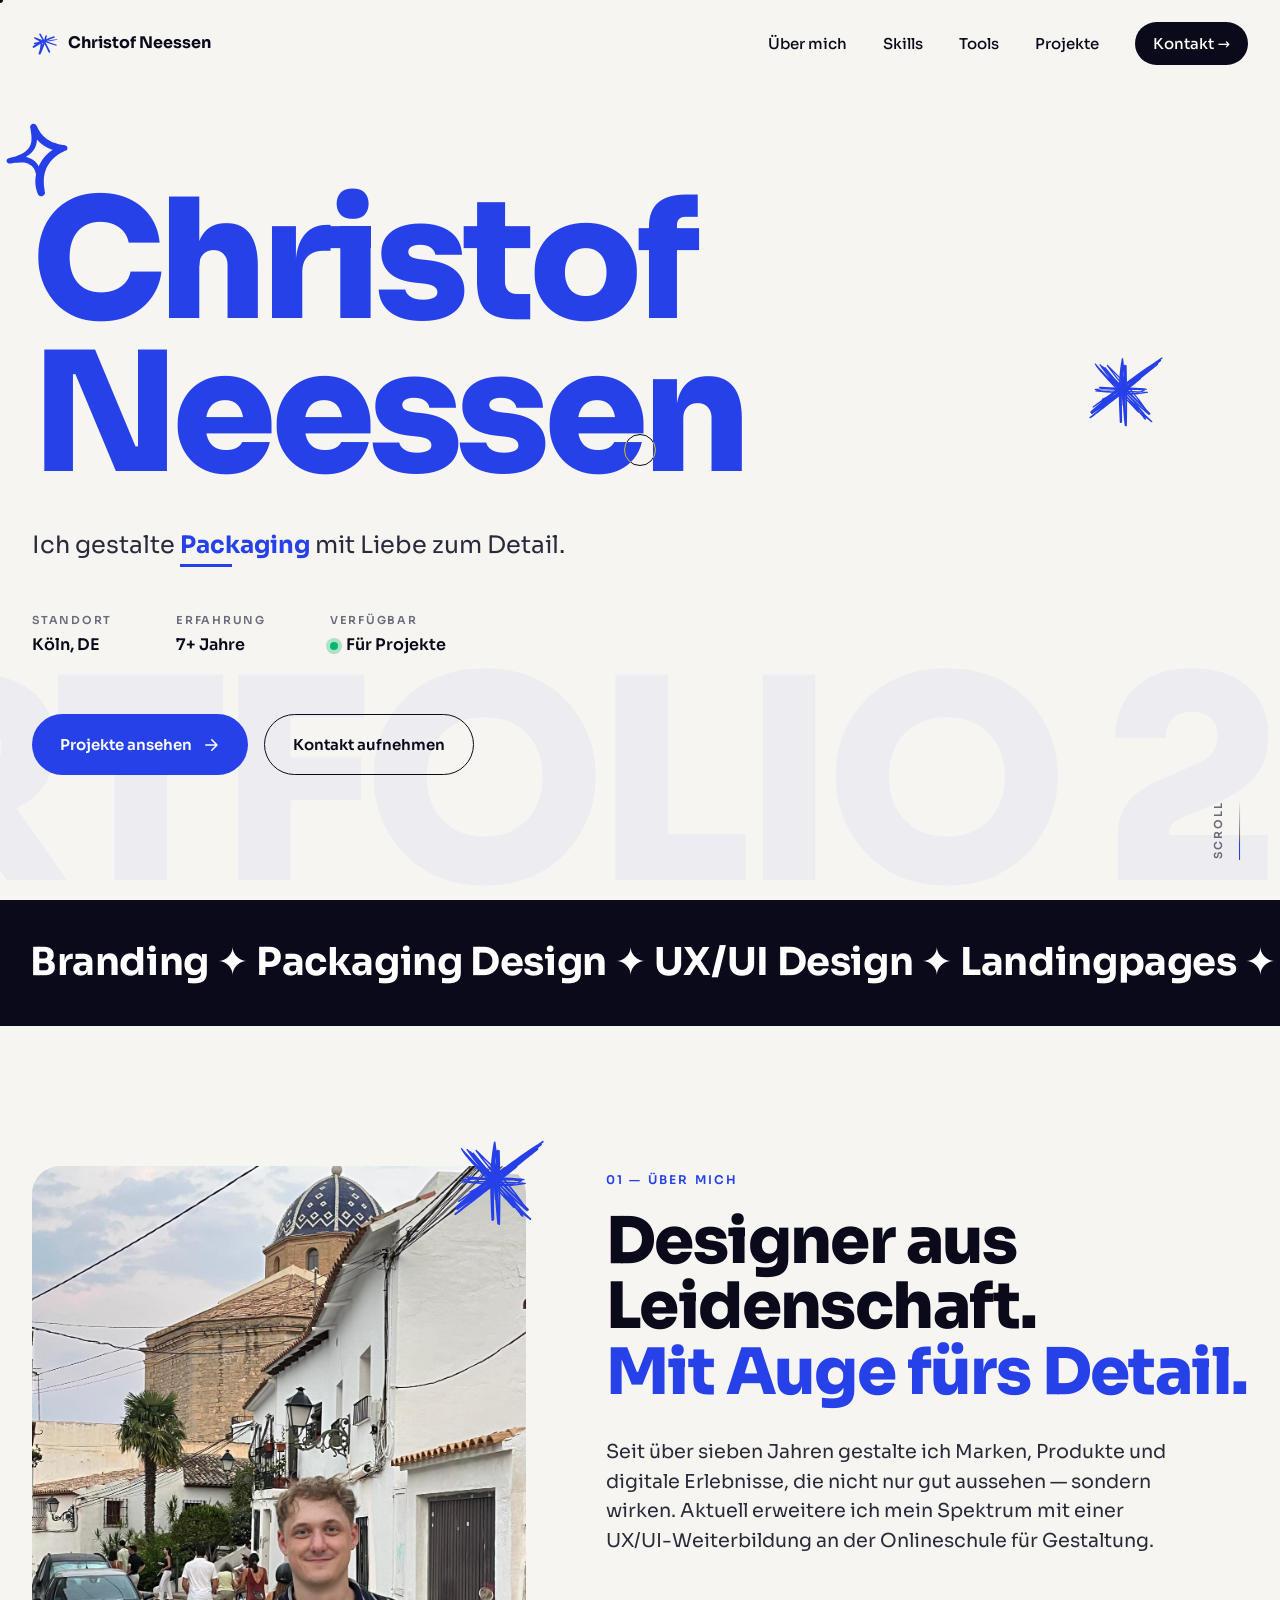
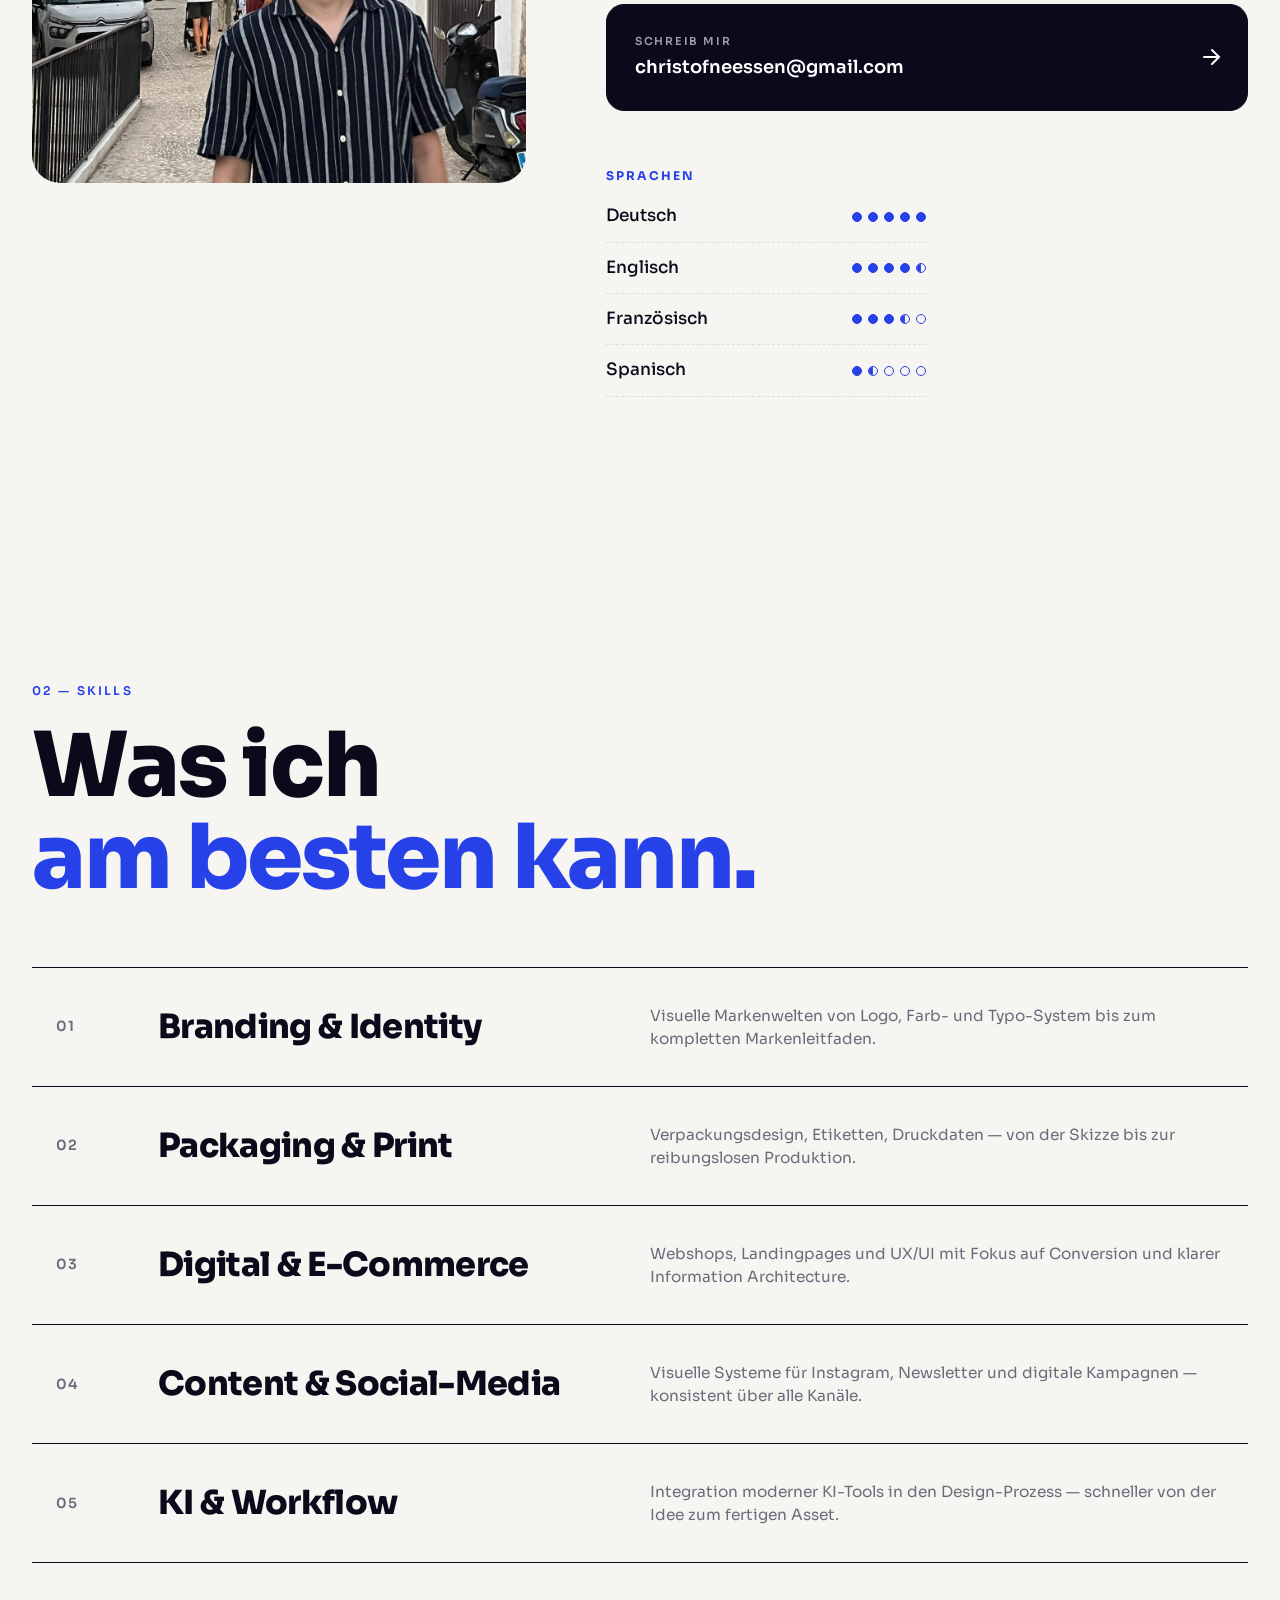
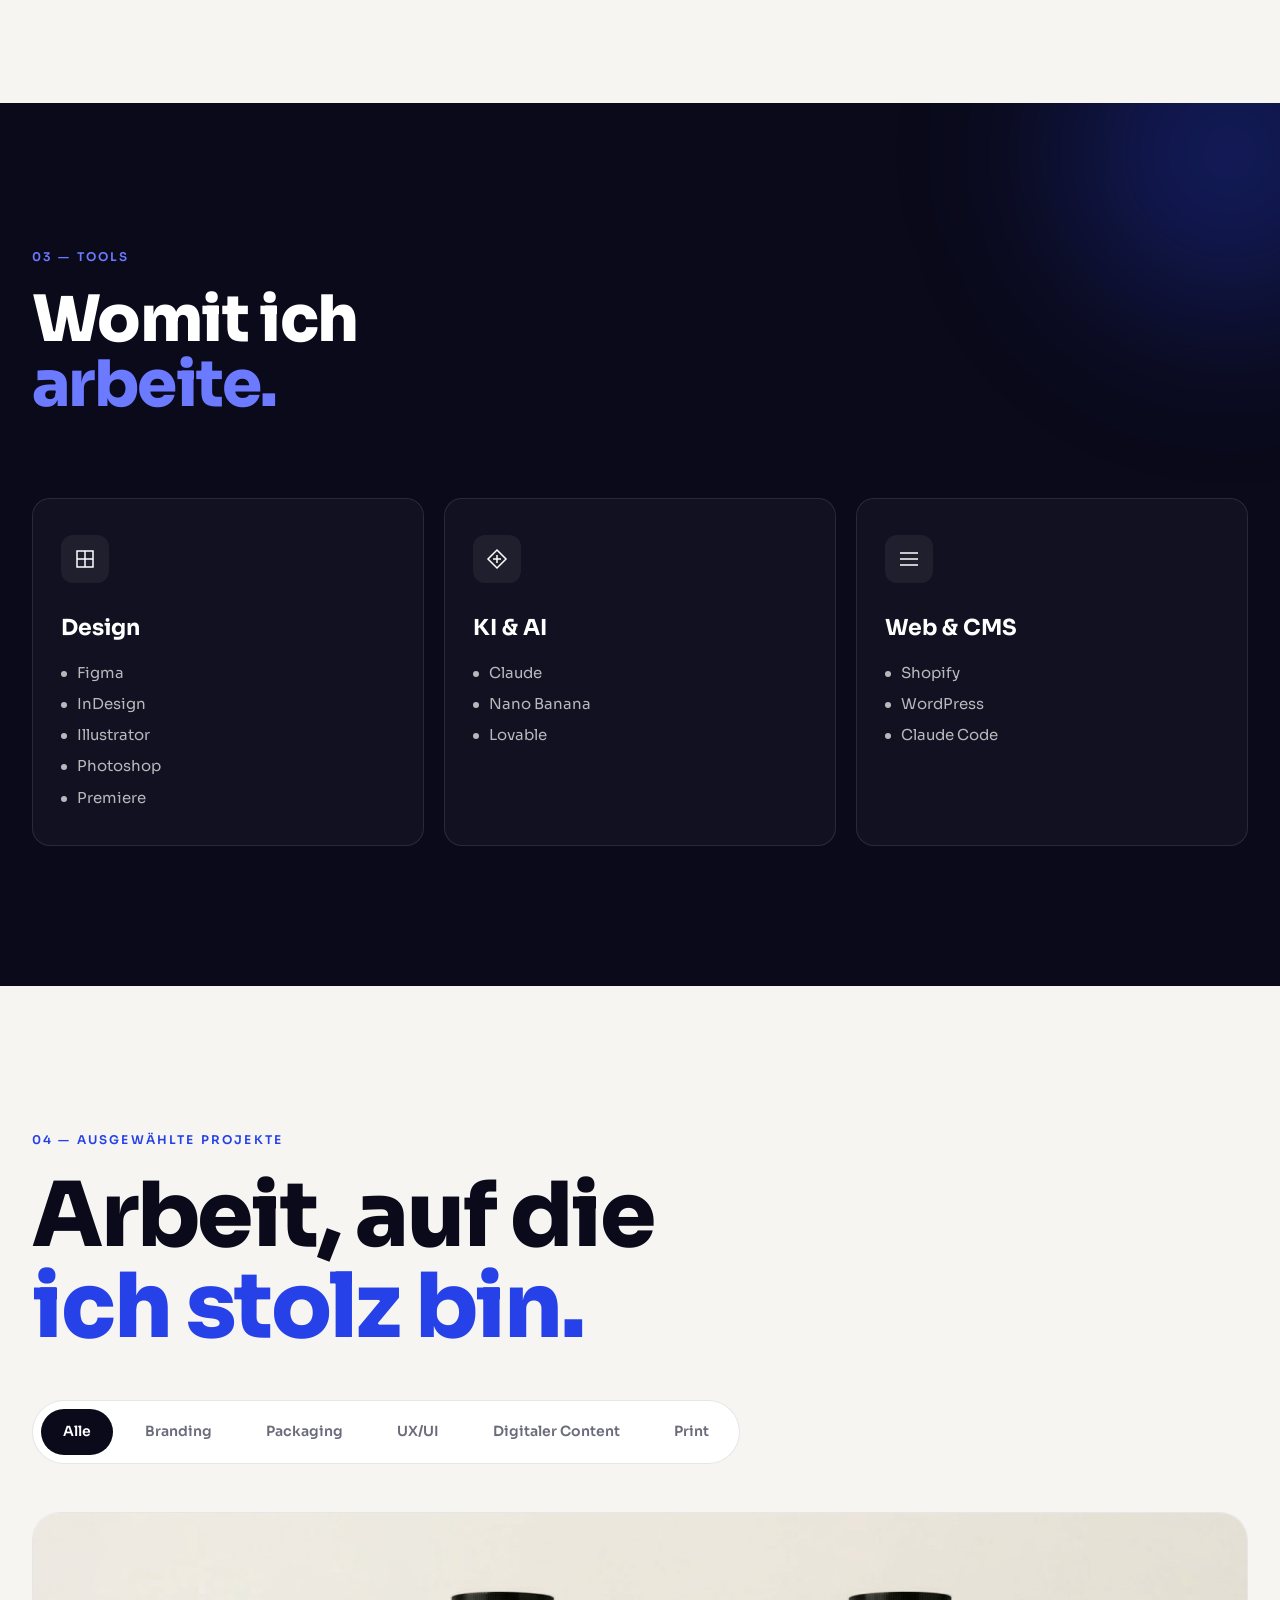
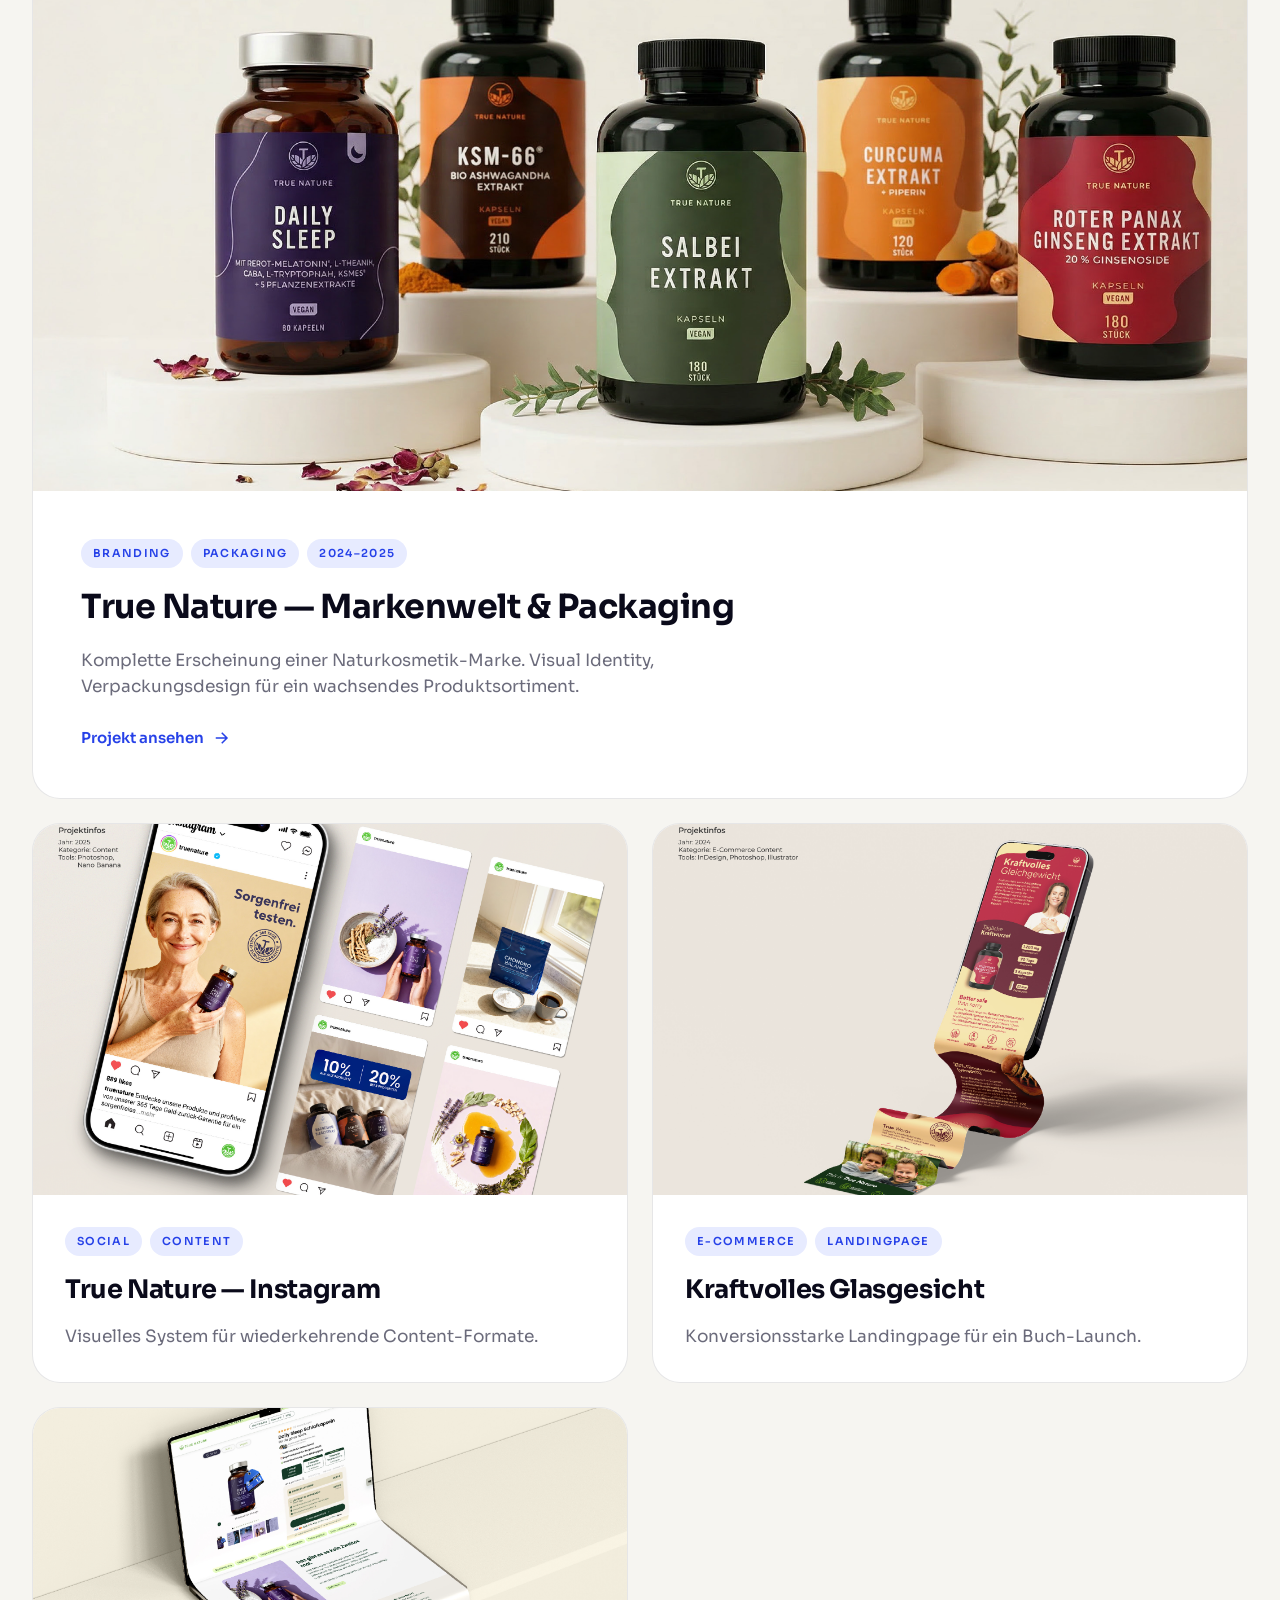
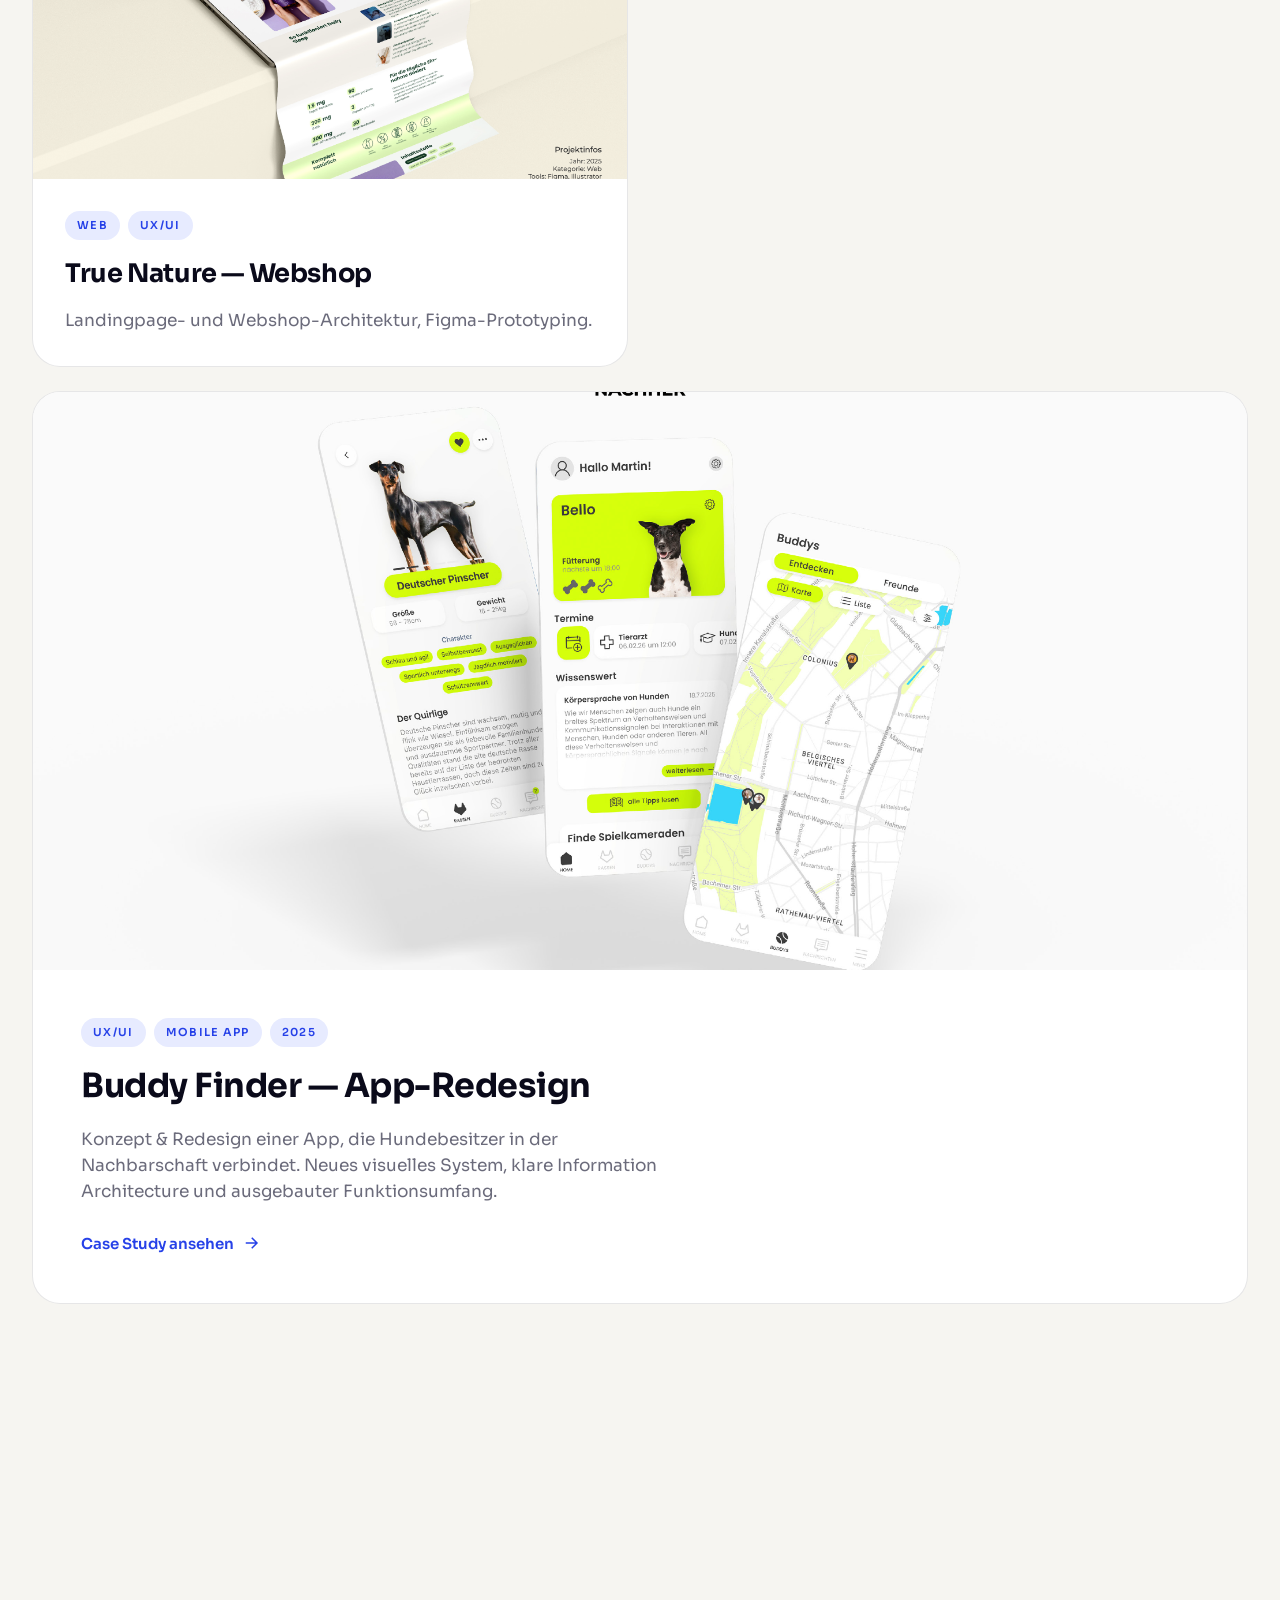
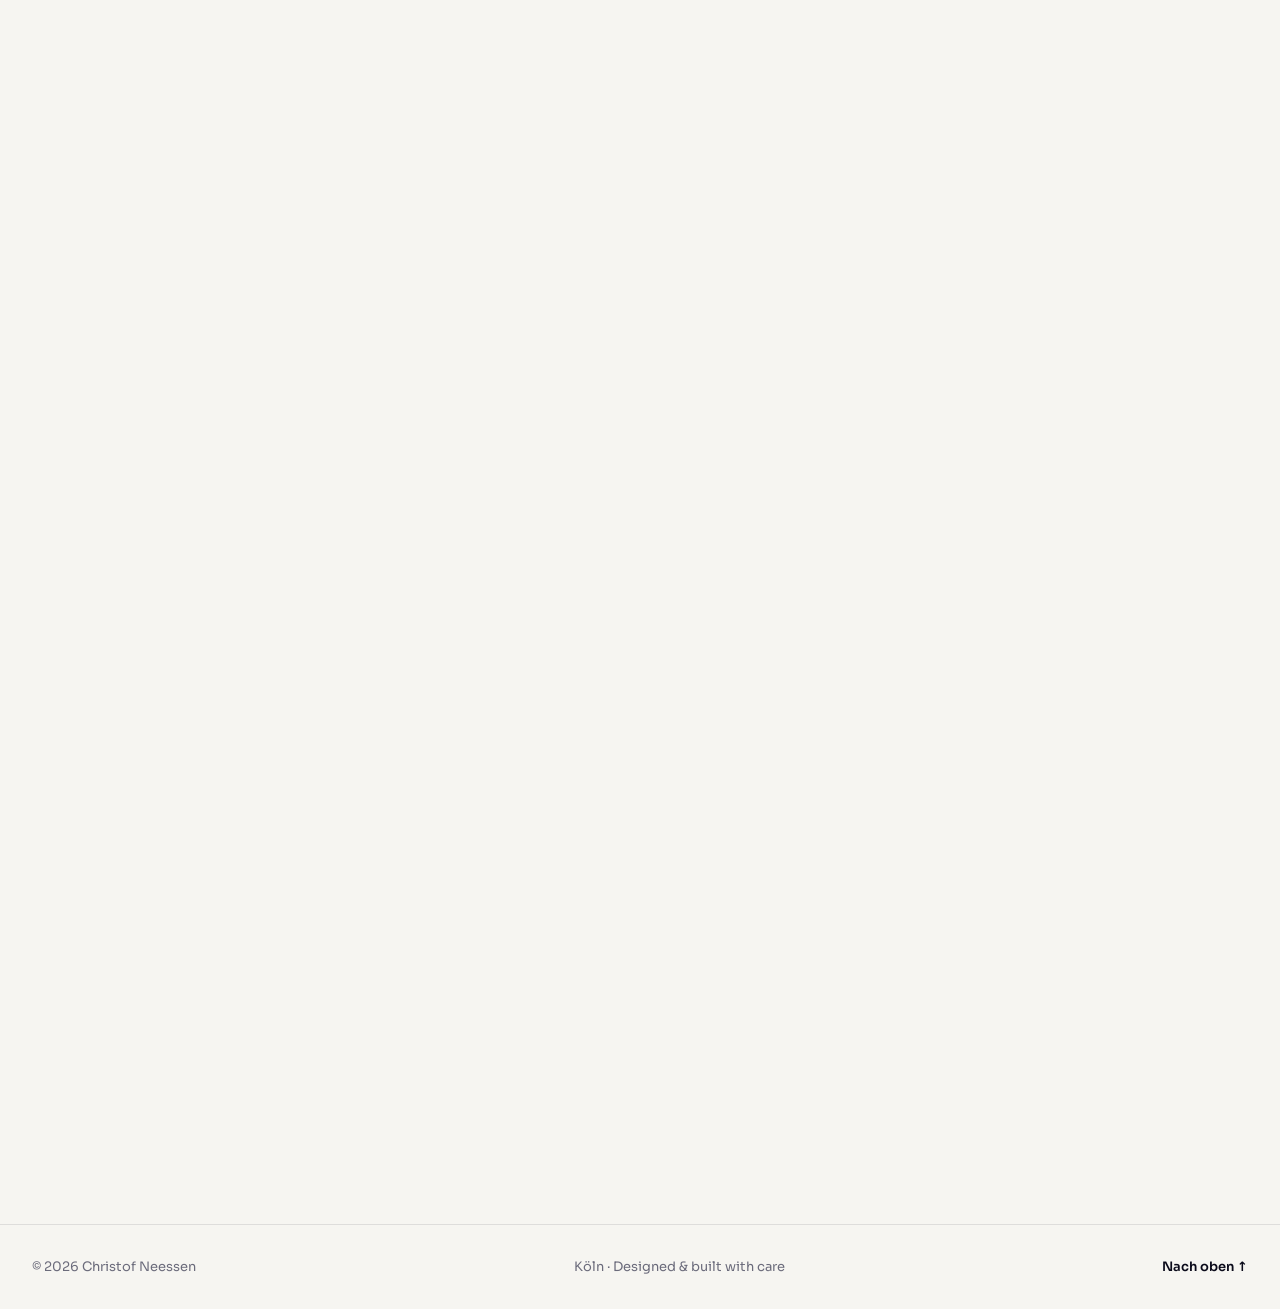
==== index.html @ 19994a40 "Add files via upload Initial: Portfolio v1" ====
<!DOCTYPE html>
<html lang="de">
<head>
  <meta charset="UTF-8" />
  <meta name="viewport" content="width=device-width, initial-scale=1.0" />
  <title>Christof Neessen — Grafik &amp; UX/UI Design</title>
  <meta name="description" content="Portfolio von Christof Neessen — Branding, Packaging, UX/UI und digitales Design mit Liebe zum Detail." />
  <link rel="preconnect" href="https://fonts.googleapis.com" />
  <link rel="preconnect" href="https://fonts.gstatic.com" crossorigin />
  <link href="https://fonts.googleapis.com/css2?family=Sora:wght@300;400;500;600;700;800&display=swap" rel="stylesheet" />
  <link rel="stylesheet" href="styles.css" />
</head>
<body>
  <!-- Scroll Progress -->
  <div class="scroll-progress" aria-hidden="true"></div>

  <!-- Custom Cursor -->
  <div class="cursor" aria-hidden="true"></div>
  <div class="cursor-dot" aria-hidden="true"></div>

  <!-- Navigation -->
  <header class="nav">
    <a href="#top" class="nav__logo">
      <img class="sparkle sparkle--small" src="assets/Sterne-01.svg" alt="" />
      <span>Christof Neessen</span>
    </a>
    <nav class="nav__links">
      <a href="#about" data-link>Über mich</a>
      <a href="#skills" data-link>Skills</a>
      <a href="#tools" data-link>Tools</a>
      <a href="#work" data-link>Projekte</a>
      <a href="#contact" data-link class="nav__cta">Kontakt →</a>
    </nav>
    <button class="nav__burger" aria-label="Menü öffnen">
      <span></span><span></span>
    </button>
  </header>

  <!-- Hero -->
  <section id="top" class="hero">
    <div class="hero__bg-text" aria-hidden="true">PORTFOLIO 2026</div>

    <div class="hero__inner">
      <div class="hero__sparkle">
        <img src="assets/Sterne-02.svg" alt="" />
      </div>
      <div class="hero__sparkle hero__sparkle--alt" aria-hidden="true">
        <img src="assets/Sterne-03.svg" alt="" />
      </div>

      <h1 class="hero__title">
        <span class="hero__line" data-reveal>Christof</span>
        <span class="hero__line" data-reveal>Neessen</span>
      </h1>
      <p class="hero__tagline" data-reveal>
        Ich gestalte
        <span class="word-cycle" data-words="Branding,Packaging,UX/UI Design,Landingpages,Webshops,digitalen Content">
          <span class="word-cycle__current">Branding</span>
        </span>
        mit Liebe zum Detail.
      </p>

      <div class="hero__meta" data-reveal>
        <div class="hero__meta-item">
          <span class="hero__meta-label">Standort</span>
          <span class="hero__meta-value">Köln, DE</span>
        </div>
        <div class="hero__meta-item">
          <span class="hero__meta-label">Erfahrung</span>
          <span class="hero__meta-value">7+ Jahre</span>
        </div>
        <div class="hero__meta-item">
          <span class="hero__meta-label">Verfügbar</span>
          <span class="hero__meta-value"><span class="dot"></span>Für Projekte</span>
        </div>
      </div>

      <div class="hero__actions" data-reveal>
        <a href="#work" class="btn btn--primary" data-magnetic>
          Projekte ansehen
          <svg viewBox="0 0 24 24" fill="none"><path d="M5 12h14M13 5l7 7-7 7" stroke="currentColor" stroke-width="2" stroke-linecap="round" stroke-linejoin="round"/></svg>
        </a>
        <a href="#contact" class="btn btn--ghost" data-magnetic>Kontakt aufnehmen</a>
      </div>
    </div>

    <div class="hero__scroll" aria-hidden="true">
      <span>Scroll</span>
      <div class="hero__scroll-line"></div>
    </div>
  </section>

  <!-- Marquee -->
  <div class="marquee" aria-hidden="true">
    <div class="marquee__track">
      <span>Branding ✦ Packaging Design ✦ UX/UI Design ✦ Landingpages ✦ Webshop ✦ Conversionoptimierung ✦ Digitale Kampagnen ✦ Newsletter ✦ Visual Identity ✦</span>
      <span>Branding ✦ Packaging Design ✦ UX/UI Design ✦ Landingpages ✦ Webshop ✦ Conversionoptimierung ✦ Digitale Kampagnen ✦ Newsletter ✦ Visual Identity ✦</span>
    </div>
  </div>

  <!-- About -->
  <section id="about" class="about">
    <div class="container about__grid">
      <div class="about__media" data-reveal>
        <div class="about__photo">
          <img src="assets/christof-portrait.png" alt="Porträt von Christof Neessen" />
        </div>
        <img class="about__deco" src="assets/Sterne-03.svg" alt="" />
      </div>

      <div class="about__content">
        <span class="eyebrow" data-reveal>01 — Über mich</span>
        <h2 class="section-title" data-reveal>
          Designer aus Leidenschaft. <br/>
          <span class="text-blue">Mit Auge fürs Detail.</span>
        </h2>
        <p class="about__lead" data-reveal>
          Seit über sieben Jahren gestalte ich Marken, Produkte und digitale
          Erlebnisse, die nicht nur gut aussehen — sondern wirken. Aktuell
          erweitere ich mein Spektrum mit einer UX/UI-Weiterbildung an der
          Onlineschule für Gestaltung.
        </p>

        <div class="about__contact" data-reveal>
          <a href="mailto:christofneessen@gmail.com" class="contact-card contact-card--lead">
            <span class="contact-card__label">Schreib mir</span>
            <span class="contact-card__value">christofneessen@gmail.com</span>
            <svg class="contact-card__arrow" viewBox="0 0 24 24" fill="none"><path d="M5 12h14M13 5l7 7-7 7" stroke="currentColor" stroke-width="2" stroke-linecap="round"/></svg>
          </a>
        </div>

        <div class="languages" data-reveal>
          <h3 class="languages__title">Sprachen</h3>
          <ul class="languages__list">
            <li><span>Deutsch</span><span class="dots" data-level="5"></span></li>
            <li><span>Englisch</span><span class="dots" data-level="4.5"></span></li>
            <li><span>Französisch</span><span class="dots" data-level="3.5"></span></li>
            <li><span>Spanisch</span><span class="dots" data-level="1.5"></span></li>
          </ul>
        </div>
      </div>
    </div>
  </section>

  <!-- Skills (Disziplinen) -->
  <section id="skills" class="disciplines">
    <div class="container">
      <div class="disciplines__head">
        <span class="eyebrow" data-reveal>02 — Skills</span>
        <h2 class="section-title section-title--lg" data-reveal>
          Was ich <br/>
          <span class="text-blue">am besten kann.</span>
        </h2>
      </div>

      <ul class="disciplines__list">
        <li class="discipline" data-reveal>
          <span class="discipline__num">01</span>
          <h3 class="discipline__title">Branding &amp; Identity</h3>
          <p class="discipline__desc">Visuelle Markenwelten von Logo, Farb- und Typo-System bis zum kompletten Markenleitfaden.</p>
        </li>
        <li class="discipline" data-reveal>
          <span class="discipline__num">02</span>
          <h3 class="discipline__title">Packaging &amp; Print</h3>
          <p class="discipline__desc">Verpackungsdesign, Etiketten, Druckdaten — von der Skizze bis zur reibungslosen Produktion.</p>
        </li>
        <li class="discipline" data-reveal>
          <span class="discipline__num">03</span>
          <h3 class="discipline__title">Digital &amp; E-Commerce</h3>
          <p class="discipline__desc">Webshops, Landingpages und UX/UI mit Fokus auf Conversion und klarer Information Architecture.</p>
        </li>
        <li class="discipline" data-reveal>
          <span class="discipline__num">04</span>
          <h3 class="discipline__title">Content &amp; Social-Media</h3>
          <p class="discipline__desc">Visuelle Systeme für Instagram, Newsletter und digitale Kampagnen — konsistent über alle Kanäle.</p>
        </li>
        <li class="discipline" data-reveal>
          <span class="discipline__num">05</span>
          <h3 class="discipline__title">KI &amp; Workflow</h3>
          <p class="discipline__desc">Integration moderner KI-Tools in den Design-Prozess — schneller von der Idee zum fertigen Asset.</p>
        </li>
      </ul>
    </div>
  </section>

  <!-- Tools -->
  <section id="tools" class="skills">
    <div class="container">
      <div class="skills__head">
        <span class="eyebrow" data-reveal>03 — Tools</span>
        <h2 class="section-title" data-reveal>
          Womit ich <br/>
          <span class="text-blue">arbeite.</span>
        </h2>
      </div>

      <div class="skills__grid skills__grid--3">
        <article class="skill-card" data-reveal>
          <div class="skill-card__icon">
            <svg viewBox="0 0 24 24" fill="none"><path d="M4 4h16v16H4z M4 12h16 M12 4v16" stroke="currentColor" stroke-width="1.5"/></svg>
          </div>
          <h3>Design</h3>
          <ul>
            <li>Figma</li>
            <li>InDesign</li>
            <li>Illustrator</li>
            <li>Photoshop</li>
            <li>Premiere</li>
          </ul>
        </article>

        <article class="skill-card" data-reveal>
          <div class="skill-card__icon">
            <svg viewBox="0 0 24 24" fill="none"><path d="M12 3 L21 12 L12 21 L3 12 Z M12 8v8 M8 12h8" stroke="currentColor" stroke-width="1.5"/></svg>
          </div>
          <h3>KI &amp; AI</h3>
          <ul>
            <li>Claude</li>
            <li>Nano Banana</li>
            <li>Lovable</li>
          </ul>
        </article>

        <article class="skill-card" data-reveal>
          <div class="skill-card__icon">
            <svg viewBox="0 0 24 24" fill="none"><path d="M3 6h18 M3 12h18 M3 18h18" stroke="currentColor" stroke-width="1.5"/></svg>
          </div>
          <h3>Web &amp; CMS</h3>
          <ul>
            <li>Shopify</li>
            <li>WordPress</li>
            <li>Claude Code</li>
          </ul>
        </article>
      </div>
    </div>
  </section>

  <!-- Work -->
  <section id="work" class="work">
    <div class="container">
      <div class="work__head">
        <span class="eyebrow" data-reveal>04 — Ausgewählte Projekte</span>
        <h2 class="section-title section-title--lg" data-reveal>
          Arbeit, auf die <br/>
          <span class="text-blue">ich stolz bin.</span>
        </h2>
      </div>

      <div class="work__filter" data-reveal role="tablist" aria-label="Projektkategorien">
        <button type="button" class="filter-btn is-active" data-filter="all" role="tab" aria-selected="true">Alle</button>
        <button type="button" class="filter-btn" data-filter="branding" role="tab">Branding</button>
        <button type="button" class="filter-btn" data-filter="packaging" role="tab">Packaging</button>
        <button type="button" class="filter-btn" data-filter="ux-ui" role="tab">UX/UI</button>
        <button type="button" class="filter-btn" data-filter="digital" role="tab">Digitaler Content</button>
        <button type="button" class="filter-btn" data-filter="print" role="tab">Print</button>
      </div>

      <div class="work__grid">
        <button type="button" class="project project--lg" data-reveal
          data-project
          data-categories="branding packaging"
          data-images="assets/truenature-packaging.png,assets/truenature-branding.png"
          data-title="True Nature — Markenwelt &amp; Packaging"
          data-tags="Branding,Packaging,2024–2025"
          data-desc="Komplette Erscheinung einer Naturkosmetik-Marke. Visual Identity, Verpackungsdesign für ein wachsendes Produktsortiment, Touchpoints von Etikett bis Außenverpackung.">
          <div class="project__media">
            <img src="assets/truenature-packaging.png" alt="True Nature Packaging Design" loading="lazy" />
            <span class="project__expand" aria-hidden="true">
              <svg viewBox="0 0 24 24" fill="none"><path d="M4 9V4h5M20 9V4h-5M4 15v5h5M20 15v5h-5" stroke="currentColor" stroke-width="2" stroke-linecap="round"/></svg>
            </span>
          </div>
          <div class="project__info">
            <div class="project__tags">
              <span>Branding</span><span>Packaging</span><span>2024–2025</span>
            </div>
            <h3>True Nature — Markenwelt &amp; Packaging</h3>
            <p>Komplette Erscheinung einer Naturkosmetik-Marke. Visual Identity, Verpackungsdesign für ein wachsendes Produktsortiment.</p>
            <span class="project__cta">Projekt ansehen <svg viewBox="0 0 24 24" fill="none"><path d="M5 12h14M13 5l7 7-7 7" stroke="currentColor" stroke-width="2"/></svg></span>
          </div>
        </button>

        <button type="button" class="project" data-reveal
          data-project
          data-categories="digital branding"
          data-images="assets/truenature-instagram.png"
          data-title="True Nature — Instagram"
          data-tags="Social,Content"
          data-desc="Visuelles System für wiederkehrende Content-Formate, Story-Templates und Reels-Cover. Konsistenz über alle Kanäle hinweg.">
          <div class="project__media">
            <img src="assets/truenature-instagram.png" alt="True Nature Social-Media Content" loading="lazy" />
            <span class="project__expand" aria-hidden="true">
              <svg viewBox="0 0 24 24" fill="none"><path d="M4 9V4h5M20 9V4h-5M4 15v5h5M20 15v5h-5" stroke="currentColor" stroke-width="2" stroke-linecap="round"/></svg>
            </span>
          </div>
          <div class="project__info">
            <div class="project__tags"><span>Social</span><span>Content</span></div>
            <h3>True Nature — Instagram</h3>
            <p>Visuelles System für wiederkehrende Content-Formate.</p>
          </div>
        </button>

        <button type="button" class="project" data-reveal
          data-project
          data-categories="ux-ui digital"
          data-images="assets/kraftvolles-glasgesicht.png"
          data-title="Kraftvolles Glasgesicht"
          data-tags="E-Commerce,Landingpage,2024"
          data-desc="Konversionsstarke Landingpage für einen Buch-Launch. Klar strukturierte Sales-Argumente, Social Proof und ein durchdachter Funnel.">
          <div class="project__media">
            <img src="assets/kraftvolles-glasgesicht.png" alt="Kraftvolles Glasgesicht Landingpage" loading="lazy" />
            <span class="project__expand" aria-hidden="true">
              <svg viewBox="0 0 24 24" fill="none"><path d="M4 9V4h5M20 9V4h-5M4 15v5h5M20 15v5h-5" stroke="currentColor" stroke-width="2" stroke-linecap="round"/></svg>
            </span>
          </div>
          <div class="project__info">
            <div class="project__tags"><span>E-Commerce</span><span>Landingpage</span></div>
            <h3>Kraftvolles Glasgesicht</h3>
            <p>Konversionsstarke Landingpage für ein Buch-Launch.</p>
          </div>
        </button>

        <button type="button" class="project" data-reveal
          data-project
          data-categories="ux-ui"
          data-images="assets/truenature-landingpage.png"
          data-title="True Nature — Webshop"
          data-tags="Web,UX/UI,Shopify"
          data-desc="Landingpage- und Webshop-Architektur. Figma-Prototyping, Conversion-Pfade, modulares Sektion-System für leichte Pflege durch das interne Team.">
          <div class="project__media">
            <img src="assets/truenature-landingpage.png" alt="True Nature Webshop & Landingpage" loading="lazy" />
            <span class="project__expand" aria-hidden="true">
              <svg viewBox="0 0 24 24" fill="none"><path d="M4 9V4h5M20 9V4h-5M4 15v5h5M20 15v5h-5" stroke="currentColor" stroke-width="2" stroke-linecap="round"/></svg>
            </span>
          </div>
          <div class="project__info">
            <div class="project__tags"><span>Web</span><span>UX/UI</span></div>
            <h3>True Nature — Webshop</h3>
            <p>Landingpage- und Webshop-Architektur, Figma-Prototyping.</p>
          </div>
        </button>

        <button type="button" class="project project--lg" data-reveal
          data-project
          data-categories="ux-ui"
          data-images="assets/buddyfinder-screens.png,assets/buddyfinder-overview.png"
          data-title="Buddy Finder — App-Redesign"
          data-tags="UX/UI,Mobile App,2025"
          data-desc="Konzept &amp; Redesign einer App, die Hundebesitzer in der Nachbarschaft verbindet. Neues visuelles System, klare Information Architecture und ausgebauter Funktionsumfang — vom Onboarding bis zur Karten-Ansicht.">
          <div class="project__media">
            <img src="assets/buddyfinder-screens.png" alt="Buddy Finder App Screens" loading="lazy" />
            <span class="project__expand" aria-hidden="true">
              <svg viewBox="0 0 24 24" fill="none"><path d="M4 9V4h5M20 9V4h-5M4 15v5h5M20 15v5h-5" stroke="currentColor" stroke-width="2" stroke-linecap="round"/></svg>
            </span>
          </div>
          <div class="project__info">
            <div class="project__tags">
              <span>UX/UI</span><span>Mobile App</span><span>2025</span>
            </div>
            <h3>Buddy Finder — App-Redesign</h3>
            <p>Konzept &amp; Redesign einer App, die Hundebesitzer in der Nachbarschaft verbindet. Neues visuelles System, klare Information Architecture und ausgebauter Funktionsumfang.</p>
            <span class="project__cta">Case Study ansehen <svg viewBox="0 0 24 24" fill="none"><path d="M5 12h14M13 5l7 7-7 7" stroke="currentColor" stroke-width="2"/></svg></span>
          </div>
        </button>

        <button type="button" class="project" data-reveal
          data-project
          data-categories="print branding"
          data-images="assets/truenature-merch.png"
          data-title="True Nature — Merch"
          data-tags="Merch,Print"
          data-desc="Tote Bags, Apparel und Streuartikel im Markenlook. Print-Produktion, Druckdaten-Erstellung und Veredelung.">
          <div class="project__media">
            <img src="assets/truenature-merch.png" alt="True Nature Merchandising" loading="lazy" />
            <span class="project__expand" aria-hidden="true">
              <svg viewBox="0 0 24 24" fill="none"><path d="M4 9V4h5M20 9V4h-5M4 15v5h5M20 15v5h-5" stroke="currentColor" stroke-width="2" stroke-linecap="round"/></svg>
            </span>
          </div>
          <div class="project__info">
            <div class="project__tags"><span>Merch</span><span>Print</span></div>
            <h3>True Nature — Merch</h3>
            <p>Tote Bags, Apparel und Streuartikel im Markenlook.</p>
          </div>
        </button>
      </div>
    </div>
  </section>

  <!-- Contact -->
  <section id="contact" class="contact">
    <div class="container">
      <div class="contact__inner" data-reveal>
        <span class="eyebrow eyebrow--light">05 — Kontakt</span>
        <h2 class="contact__title">
          Lass uns <span class="text-underline">etwas</span><br/>
          gemeinsam bauen.
        </h2>
        <p class="contact__lead">
          Egal ob Branding, Packaging oder digitales Produkt — schreib mir,
          und wir besprechen dein Projekt bei einem Kaffee.
        </p>

        <div class="contact__actions">
          <a href="mailto:christofneessen@gmail.com" class="btn btn--inverse btn--lg" data-magnetic>
            christofneessen@gmail.com
            <svg viewBox="0 0 24 24" fill="none"><path d="M5 12h14M13 5l7 7-7 7" stroke="currentColor" stroke-width="2"/></svg>
          </a>
        </div>

        <div class="contact__bg-text" aria-hidden="true">SAY HI ✦</div>
      </div>
    </div>
  </section>

  <!-- Footer -->
  <footer class="footer">
    <div class="container footer__inner">
      <span>© 2026 Christof Neessen</span>
      <span>Köln · Designed &amp; built with care</span>
      <a href="#top" class="footer__top">Nach oben ↑</a>
    </div>
  </footer>

  <!-- Klaus — der CTA-Conférencier -->
  <div class="klaus" id="klaus" aria-hidden="true">
    <span class="klaus__bubble">Cursor geklaut!</span>
    <svg class="klaus__char" viewBox="0 0 1024 1024" xmlns="http://www.w3.org/2000/svg" aria-hidden="true">
      <!-- Stern-Körper -->
      <path class="klaus__body" fill="#2640e8" d="M864.6315508,370.2118994c-55.5700684-14.2299805-117.9100342-16.1799927-172.9599609-30.039978-17.6900635-4.460022-32.5600586-14.7700195-42.130127-30.3600464-1.8999023-3.0899658-3.7598877-6.2199707-5.5898438-9.3800049-26.25-45.2599487-46.4400635-97.2099609-74.0500488-141.6599731-20.7099609-27.1500244-61.4599609-33.5700073-90.0700684-15.1599731-14.4699707,9.3099976-20.5799561,21.6299438-28.4799805,36.1099854-22.75,41.6799927-43.0100098,90.2799683-67.6300049,130.0899658-.9799805,1.5599976-2.1700439,3.4200439-3.4300537,5.2600098-1.6899414,2.4500122-3.5198975,4.8699951-5.1699219,6.5800171-9.8900146,10.1500244-24.0400391,16.5499878-37.7299805,19.6099854-26.3699951,5.8900146-53.9200439,9.9100342-81.5,13.9000244-25.0400391,3.6199951-50.1000977,7.2199707-74.3300781,12.1900024-63.4099121,12.9699707-77.7999268,80.5100098-29.3798828,120.8099976,32.1899414,37.4400024,76.539917,69.6799927,108.0699463,106.789978,14.7000732,17.2999878,18.789917,33.4100342,16.2700195,55.8599854-5.75,51.4199829-23.5200195,107.6300049-27.4700928,158.3800049-2.6499023,34.0800171,16.960083,65.5300293,51.3300781,72.5599976,25.1999512,5.1500244,39.3699951-3.7000122,60.7299805-14.539978,48.4599609-24.6300049,94.8599854-55.5300293,145.7600098-74.3600464,11.6699219-.6599731,23.0300293-.5799561,33.9699707,3.9800415l156.9899902,82.9299927c49.4599609,14.3200073,90.4400635-20.75,86.2199707-71.7299805-4.2199707-50.8400269-22.7199707-106.3500366-27.3498535-157.1900024-1.7700195-19.4199829,1.0799561-36.4000244,13.4199219-51.6500244.0800781-.0899658.1500244-.1900024.2299805-.2799683,33.2099609-40.5599976,83.0600586-78.9800415,119.3500977-117.9200439,34.1098633-36.5899658,23.1599121-94.6099854-25.0700684-110.7799683ZM726.7615557,416.4618994c48.789917,53.5200195,28.5299072,140.1300049-38.4200439,166.3300171-90.0899658,35.2799683-175.8499756-58.5599976-131.5300293-144.710022,33.3100586-64.7600098,121.1401367-75.1699829,169.9500732-21.6199951ZM379.2615557,381.8218848c82.3099365-3.2399902,135.8099365,85.0599976,94.9200439,156.8699951-37.3901367,65.6799927-132.4400635,69.3500366-175.5700684,7.3600464-46.8200684-67.2800293-1.0600586-161.0100098,80.6500244-164.2300415Z"/>
      <!-- Augen-Weiß -->
      <path fill="#fff" d="M474.1815996,538.6918799c-37.3901367,65.6799927-132.4400635,69.3500366-175.5700684,7.3600464-46.8200684-67.2800293-1.0600586-161.0100098,80.6500244-164.2300415,82.3099365-3.2399902,135.8099365,85.0599976,94.9200439,156.8699951Z"/>
      <path fill="#fff" d="M688.3415117,582.7919165c-90.0899658,35.2799683-175.8499756-58.5599976-131.5300293-144.710022,33.3100586-64.7600098,121.1401367-75.1699829,169.9500732-21.6199951,48.789917,53.5200195,28.5299072,140.1300049-38.4200439,166.3300171Z"/>
      <!-- Pupillen (animiert) -->
      <g class="klaus__pupils">
        <path class="klaus__pupil klaus__pupil--l" d="M396.6715899,474.3619239c-30.6600342,41.1900024,26.4599609,87.4599609,60.1699219,52.9099731,39.1999512-40.1500244-27.1599121-97.2700195-60.1699219-52.9099731ZM444.7016192,496.0419165c-16.0200195,2.3999634-18.1201172-20.6400146-3.5600586-22.0599976,13.8000488-1.3600464,17.3699951,20.0099487,3.5600586,22.0599976Z"/>
        <path class="klaus__pupil klaus__pupil--r" d="M674.4616289,409.4219214c-46.8701172,7.9099731-38.9300537,87.1999512,16.5098877,78.4599609,49.3399658-7.789978,40.0100098-88.0100098-16.5098877-78.4599609ZM703.7116289,443.9318701c-16.1201172,9.6900024-24.2200928-16.8599854-9.4901123-20.0599976,12.5300293-2.7399902,20.7800293,13.2600098,9.4901123,20.0599976Z"/>
      </g>
    </svg>
    <span class="klaus__loot" aria-hidden="true">
      <svg viewBox="0 0 24 24" xmlns="http://www.w3.org/2000/svg">
        <path d="M3 2 L3 18 L7 14 L10 21 L13 19.5 L10 13 L16 13 Z" fill="#0A0A1A" stroke="#F6F5F1" stroke-width="1.2" stroke-linejoin="round"/>
      </svg>
    </span>
  </div>

  <!-- Project Lightbox -->
  <div class="lightbox" id="lightbox" aria-hidden="true" role="dialog" aria-modal="true" aria-labelledby="lightbox-title">
    <div class="lightbox__backdrop" data-close></div>
    <button class="lightbox__close" type="button" data-close aria-label="Schließen">
      <svg viewBox="0 0 24 24" fill="none"><path d="M6 6l12 12M18 6L6 18" stroke="currentColor" stroke-width="2" stroke-linecap="round"/></svg>
    </button>
    <div class="lightbox__inner">
      <div class="lightbox__media">
        <img class="lightbox__img" src="" alt="" />
      </div>
      <aside class="lightbox__info">
        <div class="lightbox__tags"></div>
        <h2 class="lightbox__title" id="lightbox-title"></h2>
        <p class="lightbox__desc"></p>
        <div class="lightbox__nav">
          <button type="button" class="lightbox__nav-btn" data-prev aria-label="Vorheriges Bild">
            <svg viewBox="0 0 24 24" fill="none"><path d="M15 18l-6-6 6-6" stroke="currentColor" stroke-width="2" stroke-linecap="round" stroke-linejoin="round"/></svg>
          </button>
          <span class="lightbox__counter">1 / 1</span>
          <button type="button" class="lightbox__nav-btn" data-next aria-label="Nächstes Bild">
            <svg viewBox="0 0 24 24" fill="none"><path d="M9 18l6-6-6-6" stroke="currentColor" stroke-width="2" stroke-linecap="round" stroke-linejoin="round"/></svg>
          </button>
        </div>
      </aside>
    </div>
  </div>

  <script src="script.js"></script>
</body>
</html>
---- styles.css ----
/* =====================================================
   Christof Neessen — Portfolio
   ===================================================== */

:root {
  --blue: #2641E8;
  --blue-dark: #1B30B5;
  --blue-soft: #E7EBFF;
  --ink: #0A0A1A;
  --ink-soft: #2A2A3A;
  --muted: #6B6B7B;
  --bg: #F6F5F1;
  --bg-card: #FFFFFF;
  --line: rgba(10, 10, 26, 0.1);
  --radius: 18px;
  --radius-lg: 28px;
  --container: 1280px;
  --ease: cubic-bezier(0.22, 1, 0.36, 1);
}

* {
  box-sizing: border-box;
  margin: 0;
  padding: 0;
}

html {
  scroll-behavior: smooth;
  -webkit-font-smoothing: antialiased;
  -moz-osx-font-smoothing: grayscale;
}

body {
  font-family: 'Sora', system-ui, -apple-system, sans-serif;
  font-weight: 400;
  font-size: 17px;
  line-height: 1.55;
  color: var(--ink);
  background: var(--bg);
  overflow-x: hidden;
  cursor: none;
}

img { max-width: 100%; display: block; }
a { color: inherit; text-decoration: none; }
ul { list-style: none; }
button { font: inherit; border: 0; background: none; cursor: pointer; color: inherit; text-align: left; }

.container {
  width: 100%;
  max-width: var(--container);
  margin: 0 auto;
  padding: 0 32px;
}

.text-blue { color: var(--blue); }
.text-underline {
  position: relative;
  display: inline-block;
}
.text-underline::after {
  content: '';
  position: absolute;
  left: 0; right: 0; bottom: -8px;
  height: 14px;
  background: url("data:image/svg+xml;utf8,<svg xmlns='http://www.w3.org/2000/svg' viewBox='0 0 200 14' preserveAspectRatio='none'><path d='M2 8 Q 50 -2 100 6 T 198 8' stroke='%23F6F5F1' stroke-width='3' fill='none'/></svg>") no-repeat center / 100% 100%;
}

.eyebrow {
  display: inline-block;
  font-size: 12px;
  font-weight: 600;
  letter-spacing: 0.18em;
  text-transform: uppercase;
  color: var(--blue);
  margin-bottom: 20px;
}
.eyebrow--light { color: rgba(255,255,255,0.7); }

.section-title {
  font-size: clamp(2.4rem, 5vw, 4.2rem);
  font-weight: 800;
  line-height: 1.02;
  letter-spacing: -0.025em;
}
.section-title--lg { font-size: clamp(3rem, 7vw, 5.6rem); }

/* =====================================================
   Scroll Progress
   ===================================================== */
.scroll-progress {
  position: fixed;
  top: 0; left: 0;
  height: 3px;
  width: 0%;
  background: var(--blue);
  z-index: 200;
  transition: width 0.05s linear;
  box-shadow: 0 0 12px rgba(38, 65, 232, 0.5);
}

/* =====================================================
   Cursor
   ===================================================== */
.cursor, .cursor-dot {
  position: fixed;
  top: 0; left: 0;
  pointer-events: none;
  z-index: 9999;
  border-radius: 50%;
  mix-blend-mode: difference;
}
.cursor {
  width: 32px; height: 32px;
  border: 1.5px solid #fff;
  transform: translate(-50%, -50%);
  transition: width 0.25s var(--ease), height 0.25s var(--ease), background 0.25s var(--ease);
}
.cursor-dot {
  width: 6px; height: 6px;
  background: #fff;
  transform: translate(-50%, -50%);
}
.cursor.is-hover {
  width: 60px; height: 60px;
  background: rgba(255,255,255,0.1);
}
@media (hover: none), (max-width: 768px) {
  .cursor, .cursor-dot { display: none; }
  body { cursor: auto; }
}

/* =====================================================
   Navigation
   ===================================================== */
.nav {
  position: fixed;
  top: 0; left: 0; right: 0;
  z-index: 100;
  display: flex;
  align-items: center;
  justify-content: space-between;
  padding: 22px 32px;
  transition: background 0.3s var(--ease), backdrop-filter 0.3s var(--ease), padding 0.3s var(--ease);
}
.nav.is-scrolled {
  background: rgba(246, 245, 241, 0.85);
  backdrop-filter: saturate(180%) blur(18px);
  -webkit-backdrop-filter: saturate(180%) blur(18px);
  padding: 14px 32px;
  border-bottom: 1px solid var(--line);
}
.nav__logo {
  display: flex;
  align-items: center;
  gap: 10px;
  font-weight: 700;
  font-size: 16px;
  color: var(--ink);
}
.nav__logo .sparkle--small {
  width: 26px; height: 26px;
  animation: spin 14s linear infinite;
  display: block;
}
.nav__links {
  display: flex;
  align-items: center;
  gap: 36px;
}
.nav__links a {
  position: relative;
  font-size: 15px;
  font-weight: 500;
  color: var(--ink);
  transition: color 0.2s var(--ease);
}
.nav__links a:not(.nav__cta)::after {
  content: '';
  position: absolute;
  left: 0; right: 0; bottom: -6px;
  height: 1.5px;
  background: var(--blue);
  transform: scaleX(0);
  transform-origin: left;
  transition: transform 0.3s var(--ease);
}
.nav__links a:not(.nav__cta):hover { color: var(--blue); }
.nav__links a:not(.nav__cta):hover::after { transform: scaleX(1); }
.nav__cta {
  background: var(--ink);
  color: #fff !important;
  padding: 10px 18px;
  border-radius: 999px;
  transition: background 0.25s var(--ease), transform 0.25s var(--ease);
}
.nav__cta:hover { background: var(--blue); transform: translateY(-2px); }

.nav__burger {
  display: none;
  flex-direction: column;
  gap: 5px;
  width: 32px;
}
.nav__burger span {
  display: block;
  height: 2px;
  background: var(--ink);
  border-radius: 2px;
  transition: transform 0.3s var(--ease);
}

/* =====================================================
   Hero
   ===================================================== */
.hero {
  position: relative;
  min-height: 100vh;
  padding: 160px 32px 100px;
  display: flex;
  align-items: center;
  overflow: hidden;
}
.hero__bg-text {
  position: absolute;
  bottom: -2vw;
  left: 50%;
  transform: translateX(-50%);
  font-size: 22vw;
  font-weight: 800;
  letter-spacing: -0.04em;
  color: rgba(38, 65, 232, 0.04);
  white-space: nowrap;
  pointer-events: none;
  line-height: 1;
}
.hero__inner {
  position: relative;
  width: 100%;
  max-width: var(--container);
  margin: 0 auto;
}
.hero__sparkle {
  position: absolute;
  top: -70px;
  left: -40px;
  width: 90px; height: 90px;
  animation: spin 14s linear infinite, sparkle-float-a 7s ease-in-out infinite;
  pointer-events: none;
  z-index: 2;
}
.hero__sparkle img { width: 100%; height: 100%; display: block; }
.hero__sparkle--alt {
  top: 18vh;
  right: 6vw;
  left: auto;
  width: 90px; height: 90px;
  animation: spin 22s linear infinite reverse, sparkle-float-b 9s ease-in-out infinite;
  opacity: 1;
}
@keyframes sparkle-float-a {
  0%, 100% { transform: translate(0, 0); }
  50%      { transform: translate(12px, -10px); }
}
@keyframes sparkle-float-b {
  0%, 100% { transform: translate(0, 0); }
  50%      { transform: translate(-14px, 12px); }
}
@media (max-width: 768px) {
  .hero__sparkle--alt { display: none; }
}
.hero__title {
  font-size: clamp(4rem, 13vw, 12rem);
  font-weight: 800;
  line-height: 0.92;
  letter-spacing: -0.04em;
  color: var(--blue);
  margin-bottom: 36px;
}
.hero__line {
  display: block;
  overflow: hidden;
  position: relative;
}
.char {
  display: inline-block;
  transform: translateY(110%);
  opacity: 0;
  transition: transform 0.9s var(--ease), opacity 0.6s var(--ease);
}
.hero__line.is-shown .char {
  transform: translateY(0);
  opacity: 1;
}
.hero__line.is-shown .char:hover {
  transform: translateY(-6px) rotate(-2deg);
  transition: transform 0.35s cubic-bezier(0.34, 1.56, 0.64, 1);
}

/* Word-cycle in tagline */
.word-cycle {
  display: inline-block;
  position: relative;
  vertical-align: bottom;
  min-width: 0;
}
.word-cycle__current {
  display: inline-block;
  font-weight: 700;
  color: var(--blue);
  position: relative;
  white-space: nowrap;
}
.word-cycle__current::after {
  content: '';
  position: absolute;
  left: 0; right: 0; bottom: -3px;
  height: 3px;
  background: var(--blue);
  transform: scaleX(0.4);
  transform-origin: left;
  animation: word-underline 2.6s var(--ease) infinite;
}
.word-cycle__current.is-out {
  animation: word-out 0.4s var(--ease) forwards;
}
.word-cycle__current.is-in {
  animation: word-in 0.4s var(--ease) forwards;
}
@keyframes word-out {
  to { transform: translateY(-12px); opacity: 0; filter: blur(4px); }
}
@keyframes word-in {
  from { transform: translateY(12px); opacity: 0; filter: blur(4px); }
  to { transform: translateY(0); opacity: 1; filter: blur(0); }
}
@keyframes word-underline {
  0% { transform: scaleX(0); }
  60%, 100% { transform: scaleX(1); }
}
.hero__tagline {
  font-size: clamp(1.1rem, 2vw, 1.5rem);
  font-weight: 400;
  max-width: 720px;
  color: var(--ink-soft);
  margin-bottom: 48px;
}
.hero__tagline .hl {
  font-weight: 600;
  color: var(--ink);
  position: relative;
  display: inline-block;
}
.hero__tagline .hl::before {
  content: '';
  position: absolute;
  left: -2px; right: -2px; bottom: 2px;
  height: 8px;
  background: var(--blue-soft);
  z-index: -1;
}
.hero__meta {
  display: flex;
  gap: 64px;
  margin-bottom: 56px;
  flex-wrap: wrap;
}
.hero__meta-item {
  display: flex;
  flex-direction: column;
  gap: 4px;
}
.hero__meta-label {
  font-size: 11px;
  font-weight: 600;
  letter-spacing: 0.16em;
  text-transform: uppercase;
  color: var(--muted);
}
.hero__meta-value {
  font-size: 16px;
  font-weight: 600;
  color: var(--ink);
  display: flex;
  align-items: center;
  gap: 8px;
}
.dot {
  display: inline-block;
  width: 8px; height: 8px;
  border-radius: 50%;
  background: #00B86B;
  position: relative;
}
.dot::after {
  content: '';
  position: absolute;
  inset: -4px;
  border-radius: 50%;
  background: rgba(0, 184, 107, 0.3);
  animation: pulse 2s ease-in-out infinite;
}
.hero__actions {
  display: flex;
  gap: 16px;
  flex-wrap: wrap;
}

.btn {
  position: relative;
  display: inline-flex;
  align-items: center;
  gap: 10px;
  padding: 18px 28px;
  border-radius: 999px;
  font-weight: 600;
  font-size: 15px;
  transition: transform 0.3s var(--ease), background 0.25s var(--ease), color 0.25s var(--ease);
  white-space: nowrap;
}
.btn svg { width: 18px; height: 18px; transition: transform 0.3s var(--ease); }
.btn:hover svg { transform: translateX(4px); }
.btn--primary { background: var(--blue); color: #fff; }
.btn--primary:hover { background: var(--blue-dark); }
.btn--ghost {
  background: transparent;
  border: 1.5px solid var(--ink);
  color: var(--ink);
}
.btn--ghost:hover { background: var(--ink); color: #fff; }
.btn--inverse {
  background: #fff;
  color: var(--ink);
}
.btn--inverse:hover { background: var(--blue-soft); }
.btn--outline-light {
  border: 1.5px solid rgba(255,255,255,0.4);
  color: #fff;
}
.btn--outline-light:hover { background: rgba(255,255,255,0.1); }
.btn--lg { padding: 22px 36px; font-size: 17px; }

.hero__scroll {
  position: absolute;
  bottom: 40px;
  right: 40px;
  display: flex;
  flex-direction: column;
  align-items: center;
  gap: 12px;
  font-size: 11px;
  font-weight: 600;
  letter-spacing: 0.18em;
  text-transform: uppercase;
  color: var(--muted);
  writing-mode: vertical-rl;
  rotate: 180deg;
}
.hero__scroll-line {
  width: 1px;
  height: 60px;
  background: linear-gradient(to bottom, var(--ink), transparent);
  position: relative;
  overflow: hidden;
}
.hero__scroll-line::after {
  content: '';
  position: absolute;
  top: 0; left: 0; right: 0;
  height: 30%;
  background: var(--blue);
  animation: scroll-down 2s ease-in-out infinite;
}

/* =====================================================
   Marquee
   ===================================================== */
.marquee {
  background: var(--ink);
  color: #fff;
  padding: 32px 0;
  overflow: hidden;
  border-top: 1px solid var(--line);
  border-bottom: 1px solid var(--line);
}
.marquee__track {
  display: flex;
  gap: 60px;
  animation: marquee 40s linear infinite;
  white-space: nowrap;
  font-size: clamp(1.5rem, 3vw, 2.5rem);
  font-weight: 700;
  letter-spacing: -0.01em;
  will-change: transform;
}
.marquee__track span { padding: 0 30px; }
.marquee:hover .marquee__track {
  animation-play-state: paused;
}

/* =====================================================
   About
   ===================================================== */
.about {
  padding: 140px 0;
  background: var(--bg);
}
.about__grid {
  display: grid;
  grid-template-columns: 1fr 1.3fr;
  gap: 80px;
  align-items: start;
}
.about__media {
  position: sticky;
  top: 120px;
}
.about__photo {
  position: relative;
  aspect-ratio: 4 / 5;
  border-radius: var(--radius-lg);
  overflow: hidden;
  background: var(--blue-soft);
}
.about__photo img {
  width: 100%; height: 100%;
  object-fit: cover;
  transition: transform 0.6s var(--ease);
}
.about__media:hover .about__photo img { transform: scale(1.04); }
.about__deco {
  position: absolute;
  top: -38px; right: -28px;
  width: 110px; height: 110px;
  animation: spin 20s linear infinite;
  pointer-events: none;
  display: block;
}
.about__lead {
  font-size: clamp(1.05rem, 1.5vw, 1.25rem);
  color: var(--ink-soft);
  margin: 32px 0 48px;
  max-width: 580px;
}
.about__contact {
  display: grid;
  grid-template-columns: repeat(auto-fit, minmax(220px, 1fr));
  gap: 12px;
  margin-bottom: 56px;
}
.contact-card {
  display: flex;
  flex-direction: column;
  gap: 4px;
  padding: 18px 22px;
  background: var(--bg-card);
  border-radius: var(--radius);
  border: 1px solid var(--line);
  transition: transform 0.3s var(--ease), border-color 0.3s var(--ease);
}
a.contact-card:hover {
  transform: translateY(-3px);
  border-color: var(--blue);
}
.contact-card__label {
  font-size: 11px;
  letter-spacing: 0.16em;
  text-transform: uppercase;
  color: var(--muted);
  font-weight: 600;
}
.contact-card__value {
  font-size: 15px;
  font-weight: 600;
  color: var(--ink);
}
.contact-card--lead {
  position: relative;
  padding: 28px 60px 28px 28px;
  background: var(--ink);
  color: #fff;
  border-color: var(--ink);
  overflow: hidden;
}
.contact-card--lead .contact-card__label {
  color: rgba(255,255,255,0.6);
}
.contact-card--lead .contact-card__value {
  color: #fff;
  font-size: 18px;
}
.contact-card--lead .contact-card__arrow {
  position: absolute;
  right: 24px;
  top: 50%;
  transform: translateY(-50%);
  width: 24px; height: 24px;
  color: #fff;
  transition: transform 0.3s var(--ease);
}
a.contact-card--lead:hover {
  background: var(--blue);
  border-color: var(--blue);
  transform: translateY(-3px);
}
a.contact-card--lead:hover .contact-card__arrow {
  transform: translateY(-50%) translateX(6px);
}

.languages__title {
  font-size: 12px;
  letter-spacing: 0.18em;
  text-transform: uppercase;
  color: var(--blue);
  font-weight: 700;
  margin-bottom: 18px;
}
.languages__list {
  display: flex;
  flex-direction: column;
  gap: 12px;
}
.languages__list li {
  display: flex;
  align-items: center;
  justify-content: space-between;
  max-width: 320px;
  padding-bottom: 12px;
  border-bottom: 1px dashed var(--line);
  font-weight: 500;
}
.dots {
  display: inline-flex;
  gap: 6px;
}
.dots::before {
  content: '';
}
.dots {
  --filled: 0;
}
.dots::before { display: none; }
/* dots rendered via JS (5 spans) */
.dot-pill {
  width: 10px; height: 10px;
  border-radius: 50%;
  border: 1.5px solid var(--blue);
  background: transparent;
  position: relative;
  overflow: hidden;
  transition: background 0.4s var(--ease);
}
.dot-pill.is-filled { background: var(--blue); }
.dot-pill.is-half::before {
  content: '';
  position: absolute;
  inset: 0;
  background: var(--blue);
  clip-path: polygon(0 0, 50% 0, 50% 100%, 0 100%);
}

/* =====================================================
   Disciplines (Skills)
   ===================================================== */
.disciplines {
  padding: 140px 0;
  background: var(--bg);
}
.disciplines__head {
  max-width: 800px;
  margin-bottom: 64px;
}
.disciplines__list {
  display: flex;
  flex-direction: column;
  border-top: 1px solid var(--ink);
}
.discipline {
  position: relative;
  display: grid;
  grid-template-columns: 70px minmax(0, 1.6fr) minmax(0, 2fr);
  align-items: center;
  gap: 32px;
  padding: 36px 24px;
  border-bottom: 1px solid var(--ink);
  cursor: default;
  overflow: hidden;
}
.discipline::before {
  content: '';
  position: absolute;
  inset: 0;
  background: var(--blue);
  transform: translateY(101%);
  transition: transform 0.55s var(--ease);
  z-index: 0;
}
.discipline > * {
  position: relative;
  z-index: 1;
  transition: color 0.4s var(--ease), transform 0.5s var(--ease);
}
.discipline:hover::before { transform: translateY(0); }
.discipline:hover .discipline__num,
.discipline:hover .discipline__title,
.discipline:hover .discipline__desc { color: #fff; }
.discipline:hover .discipline__num { transform: translateX(6px); }
.discipline:hover .discipline__title { transform: translateX(6px); }
.discipline__num {
  font-size: 14px;
  font-weight: 600;
  color: var(--muted);
  letter-spacing: 0.1em;
}
.discipline__title {
  font-size: clamp(1.4rem, 2.6vw, 2.2rem);
  font-weight: 800;
  letter-spacing: -0.02em;
  line-height: 1.05;
  color: var(--ink);
}
.discipline__desc {
  font-size: clamp(0.95rem, 1.2vw, 1.05rem);
  color: var(--muted);
  line-height: 1.5;
}

@media (max-width: 768px) {
  .discipline {
    grid-template-columns: 50px minmax(0, 1fr);
    grid-template-rows: auto auto;
    gap: 12px 16px;
    padding: 24px 16px;
  }
  .discipline__num { grid-row: 1; align-self: start; padding-top: 6px; }
  .discipline__title { grid-row: 1; grid-column: 2; }
  .discipline__desc { grid-row: 2; grid-column: 2; font-size: 0.95rem; }
}

/* =====================================================
   Skills (now Tools)
   ===================================================== */
.skills {
  padding: 140px 0;
  background: var(--ink);
  color: #fff;
  position: relative;
  overflow: hidden;
}
.skills::before {
  content: '';
  position: absolute;
  top: -200px; right: -200px;
  width: 500px; height: 500px;
  background: radial-gradient(circle, rgba(38,65,232,0.4), transparent 70%);
  filter: blur(60px);
  pointer-events: none;
}
.skills .eyebrow { color: #6B7AFF; }
.skills .section-title { color: #fff; }
.skills .text-blue { color: #6B7AFF; }
.skills__head {
  max-width: 700px;
  margin-bottom: 80px;
}
.skills__grid {
  display: grid;
  grid-template-columns: repeat(auto-fit, minmax(240px, 1fr));
  gap: 20px;
}
.skills__grid--3 {
  grid-template-columns: repeat(3, 1fr);
}
@media (max-width: 900px) {
  .skills__grid--3 { grid-template-columns: 1fr; }
}
.skill-card .is-todo {
  color: rgba(255,255,255,0.35);
  font-style: italic;
  font-size: 13px;
}
.skill-card:hover .is-todo { color: rgba(255,255,255,0.65); }
.skill-card {
  padding: 36px 28px;
  background: rgba(255,255,255,0.03);
  border: 1px solid rgba(255,255,255,0.1);
  border-radius: var(--radius);
  transition: background 0.4s var(--ease), border-color 0.4s var(--ease), transform 0.4s var(--ease);
}
.skill-card:hover {
  background: var(--blue);
  border-color: var(--blue);
  transform: translateY(-6px);
}
.skill-card__icon {
  width: 48px; height: 48px;
  display: flex;
  align-items: center;
  justify-content: center;
  background: rgba(255,255,255,0.06);
  border-radius: 12px;
  margin-bottom: 28px;
  color: #fff;
}
.skill-card__icon svg { width: 24px; height: 24px; }
.skill-card h3 {
  font-size: 22px;
  font-weight: 700;
  margin-bottom: 16px;
}
.skill-card ul {
  display: flex;
  flex-direction: column;
  gap: 8px;
}
.skill-card li {
  font-size: 15px;
  color: rgba(255,255,255,0.7);
  padding-left: 16px;
  position: relative;
}
.skill-card li::before {
  content: '';
  position: absolute;
  left: 0; top: 10px;
  width: 6px; height: 6px;
  background: currentColor;
  border-radius: 50%;
}
.skill-card:hover li { color: rgba(255,255,255,0.95); }

/* =====================================================
   Work
   ===================================================== */
.work {
  padding: 140px 0;
  background: var(--bg);
}
.work__head {
  max-width: 800px;
  margin-bottom: 48px;
}
.work__filter {
  display: flex;
  flex-wrap: wrap;
  gap: 10px;
  margin-bottom: 48px;
  padding: 8px;
  background: var(--bg-card);
  border: 1px solid var(--line);
  border-radius: 999px;
  width: fit-content;
  max-width: 100%;
  position: relative;
}
.filter-btn {
  padding: 12px 22px;
  border-radius: 999px;
  font-size: 14px;
  font-weight: 600;
  color: var(--muted);
  transition: color 0.3s var(--ease), background 0.4s var(--ease), transform 0.25s var(--ease);
  white-space: nowrap;
}
.filter-btn:hover { color: var(--ink); transform: translateY(-1px); }
.filter-btn.is-active {
  background: var(--ink);
  color: #fff;
}
@media (max-width: 640px) {
  .work__filter {
    border-radius: var(--radius);
    padding: 8px;
    overflow-x: auto;
    flex-wrap: nowrap;
    -webkit-overflow-scrolling: touch;
  }
  .filter-btn { padding: 10px 16px; font-size: 13px; }
}
.work__grid {
  display: grid;
  grid-template-columns: repeat(2, 1fr);
  gap: 24px;
  perspective: 1400px;
}
.project {
  transition: transform 0.5s var(--ease), box-shadow 0.5s var(--ease), opacity 0.5s var(--ease), filter 0.5s var(--ease);
  transform-style: preserve-3d;
  will-change: transform;
}
.project.is-tilting { transition: box-shadow 0.4s var(--ease); }
.project__media,
.project__info { transform: translateZ(20px); }
.project.is-filtered-out {
  display: none;
}
.project.is-filter-fade {
  opacity: 0;
  transform: scale(0.96);
  filter: blur(2px);
}
.project--lg { grid-column: 1 / -1; }
.project {
  display: flex;
  flex-direction: column;
  background: var(--bg-card);
  border-radius: var(--radius-lg);
  overflow: hidden;
  text-decoration: none;
  color: var(--ink);
  transition: transform 0.5s var(--ease), box-shadow 0.5s var(--ease);
  border: 1px solid var(--line);
  width: 100%;
  text-align: left;
  padding: 0;
  font: inherit;
}
.project:hover {
  transform: translateY(-8px);
  box-shadow: 0 30px 60px -20px rgba(38, 65, 232, 0.25);
}
.project__media {
  aspect-ratio: 16 / 10;
  overflow: hidden;
  background: var(--blue-soft);
  position: relative;
}
.project--lg .project__media { aspect-ratio: 21 / 10; }
.project__media img {
  width: 100%; height: 100%;
  object-fit: cover;
  transition: transform 0.9s var(--ease);
}
.project:hover .project__media img { transform: scale(1.08); }
.project__expand {
  position: absolute;
  top: 18px; right: 18px;
  width: 44px; height: 44px;
  display: flex;
  align-items: center;
  justify-content: center;
  background: rgba(10, 10, 26, 0.85);
  color: #fff;
  border-radius: 50%;
  backdrop-filter: blur(8px);
  -webkit-backdrop-filter: blur(8px);
  opacity: 0;
  transform: translateY(-8px) scale(0.85);
  transition: opacity 0.4s var(--ease), transform 0.4s var(--ease);
  pointer-events: none;
}
.project__expand svg { width: 18px; height: 18px; }
.project:hover .project__expand {
  opacity: 1;
  transform: translateY(0) scale(1);
}
.project__media::after {
  content: '';
  position: absolute;
  inset: 0;
  background: linear-gradient(180deg, transparent 50%, rgba(38, 65, 232, 0.18));
  opacity: 0;
  transition: opacity 0.5s var(--ease);
  pointer-events: none;
}
.project:hover .project__media::after { opacity: 1; }
.project__info {
  padding: 32px;
  display: flex;
  flex-direction: column;
  gap: 14px;
}
.project--lg .project__info { padding: 48px; }
.project__tags {
  display: flex;
  gap: 8px;
  flex-wrap: wrap;
}
.project__tags span {
  font-size: 11px;
  letter-spacing: 0.12em;
  text-transform: uppercase;
  font-weight: 600;
  padding: 6px 12px;
  background: var(--blue-soft);
  color: var(--blue);
  border-radius: 999px;
}
.project h3 {
  font-size: clamp(1.4rem, 2vw, 1.8rem);
  font-weight: 700;
  letter-spacing: -0.015em;
}
.project--lg h3 { font-size: clamp(1.8rem, 2.6vw, 2.4rem); }
.project p {
  color: var(--muted);
  max-width: 580px;
}
.project__cta {
  margin-top: 12px;
  display: inline-flex;
  align-items: center;
  gap: 8px;
  font-weight: 600;
  font-size: 15px;
  color: var(--blue);
}
.project__cta svg {
  width: 18px; height: 18px;
  transition: transform 0.3s var(--ease);
}
.project:hover .project__cta svg { transform: translateX(6px); }

/* =====================================================
   Contact
   ===================================================== */
.contact {
  padding: 60px 0 60px;
}
.contact__inner {
  position: relative;
  background: var(--blue);
  color: #fff;
  border-radius: var(--radius-lg);
  padding: clamp(60px, 8vw, 120px) clamp(32px, 6vw, 80px);
  overflow: hidden;
  text-align: center;
}
.contact__title {
  font-size: clamp(2.5rem, 7vw, 5.5rem);
  font-weight: 800;
  line-height: 1.02;
  letter-spacing: -0.03em;
  margin: 12px 0 28px;
}
.contact__title .text-underline::after {
  background: url("data:image/svg+xml;utf8,<svg xmlns='http://www.w3.org/2000/svg' viewBox='0 0 200 14' preserveAspectRatio='none'><path d='M2 8 Q 50 -2 100 6 T 198 8' stroke='%23ffffff' stroke-width='3' fill='none'/></svg>") no-repeat center / 100% 100%;
}
.contact__lead {
  font-size: clamp(1.05rem, 1.5vw, 1.2rem);
  color: rgba(255,255,255,0.85);
  max-width: 560px;
  margin: 0 auto 48px;
}
.contact__actions {
  display: flex;
  gap: 16px;
  flex-wrap: wrap;
  justify-content: center;
}
.contact__bg-text {
  position: absolute;
  bottom: -3vw;
  left: 50%;
  transform: translateX(-50%);
  font-size: 22vw;
  font-weight: 800;
  letter-spacing: -0.04em;
  color: rgba(255,255,255,0.07);
  white-space: nowrap;
  pointer-events: none;
  line-height: 1;
}

/* =====================================================
   Footer
   ===================================================== */
.footer {
  padding: 32px 0;
  border-top: 1px solid var(--line);
  font-size: 13px;
  color: var(--muted);
}
.footer__inner {
  display: flex;
  justify-content: space-between;
  align-items: center;
  flex-wrap: wrap;
  gap: 16px;
}
.footer__top {
  font-weight: 600;
  color: var(--ink);
  transition: color 0.2s var(--ease);
}
.footer__top:hover { color: var(--blue); }

/* =====================================================
   Klaus — der Cursor-Dieb
   ===================================================== */
.klaus {
  position: fixed;
  top: 0;
  left: 0;
  z-index: 1500;
  pointer-events: none;
  display: none;
  width: 92px;
  height: 92px;
  transform: translate(-100vw, 0);
}
.klaus.is-active { display: block; }
.klaus.is-flipped .klaus__char { transform: scaleX(-1); }

/* Hop bei Walk-Phasen (approach/retreat) */
.klaus.is-walking .klaus__char {
  animation: klaus-hop 0.65s cubic-bezier(0.34, 1.56, 0.64, 1) infinite;
}
.klaus.is-flipped.is-walking .klaus__char {
  animation: klaus-hop-flipped 0.65s cubic-bezier(0.34, 1.56, 0.64, 1) infinite;
}

.klaus__char {
  width: 100%;
  height: 100%;
  display: block;
  filter: drop-shadow(0 6px 10px rgba(10, 10, 26, 0.22));
}

/* Hopsendes Auf-und-Ab mit leichter Wackel-Rotation */
@keyframes klaus-hop {
  0%, 100% { transform: translateY(0) rotate(-4deg); }
  50%      { transform: translateY(-12px) rotate(4deg); }
}
@keyframes klaus-hop-flipped {
  0%, 100% { transform: translateY(0) rotate(4deg) scaleX(-1); }
  50%      { transform: translateY(-12px) rotate(-4deg) scaleX(-1); }
}

/* Pupillen wackeln pro Schritt */
.klaus__pupil {
  transform-box: fill-box;
  transform-origin: center;
}
.klaus.is-walking .klaus__pupil,
.klaus.is-fleeing .klaus__pupil,
.klaus.is-peeking .klaus__pupil {
  animation: klaus-pupil-wobble 0.65s ease-in-out infinite;
}
.klaus.is-peeking .klaus__pupil {
  /* langsameres "umsehen" beim Spähen */
  animation: klaus-pupil-look 1.4s ease-in-out infinite;
}
.klaus.is-fleeing .klaus__pupil {
  animation-duration: 0.3s;
  animation-name: klaus-pupil-panic;
}
.klaus.is-walking .klaus__pupil--r,
.klaus.is-fleeing .klaus__pupil--r {
  animation-delay: 0.05s;
}
.klaus.is-peeking .klaus__pupil--r {
  animation-delay: 0.2s;
}
@keyframes klaus-pupil-look {
  0%, 100% { transform: translate(0, 0); }
  30%      { transform: translate(-12px, 2px); }
  60%      { transform: translate(12px, -2px); }
  85%      { transform: translate(0, 6px); }
}
@keyframes klaus-pupil-wobble {
  0%, 100% { transform: translate(0, 0); }
  25%      { transform: translate(-10px, 4px); }
  50%      { transform: translate(0, 8px); }
  75%      { transform: translate(10px, 4px); }
}
/* Panik-Wackeln beim Fliehen — schneller, wilder */
@keyframes klaus-pupil-panic {
  0%, 100% { transform: translate(0, 0); }
  20%      { transform: translate(-14px, -4px); }
  40%      { transform: translate(12px, 6px); }
  60%      { transform: translate(-8px, 8px); }
  80%      { transform: translate(14px, -2px); }
}

/* Schnelleres Hüpfen beim Fliehen */
.klaus.is-fleeing .klaus__char {
  animation: klaus-hop 0.32s cubic-bezier(0.34, 1.56, 0.64, 1) infinite;
}
.klaus.is-fleeing.is-flipped .klaus__char {
  animation: klaus-hop-flipped 0.32s cubic-bezier(0.34, 1.56, 0.64, 1) infinite;
}

/* Loot — geklauter Cursor — schwebt neben Klaus */
.klaus__loot {
  position: absolute;
  top: 30%;
  right: -22px;
  width: 28px;
  height: 28px;
  display: block;
  opacity: 0;
  transform: translateY(-8px) rotate(-15deg) scale(0.6);
  transition: opacity 0.3s var(--ease), transform 0.45s cubic-bezier(0.34, 1.56, 0.64, 1);
  filter: drop-shadow(0 2px 4px rgba(10, 10, 26, 0.25));
}
.klaus__loot svg { width: 100%; height: 100%; display: block; }
.klaus.has-loot .klaus__loot {
  opacity: 1;
  transform: translateY(0) rotate(15deg) scale(1);
  animation: klaus-loot-wiggle 1.2s ease-in-out infinite 0.45s;
}
.klaus.is-flipped .klaus__loot {
  right: auto;
  left: -22px;
}
@keyframes klaus-loot-wiggle {
  0%, 100% { transform: translateY(0) rotate(15deg) scale(1); }
  50%      { transform: translateY(-3px) rotate(8deg) scale(1.05); }
}

/* Sprechblase */
.klaus__bubble {
  position: absolute;
  bottom: 100%;
  left: 50%;
  transform: translate(-50%, -10px) scale(0.7);
  background: var(--ink);
  color: #fff;
  padding: 6px 12px;
  border-radius: 12px;
  font-size: 11px;
  font-weight: 600;
  letter-spacing: 0.04em;
  white-space: nowrap;
  opacity: 0;
  margin-bottom: 6px;
  transition: opacity 0.3s var(--ease), transform 0.4s cubic-bezier(0.34, 1.56, 0.64, 1);
  pointer-events: none;
}
.klaus__bubble::after {
  content: '';
  position: absolute;
  top: 100%; left: 50%;
  transform: translateX(-50%);
  border: 5px solid transparent;
  border-top-color: var(--ink);
}
.klaus.has-loot .klaus__bubble {
  opacity: 1;
  transform: translate(-50%, 0) scale(1);
}

/* Wenn Klaus geklaut hat → eigener Cursor unsichtbar */
body.klaus-stole-cursor .cursor,
body.klaus-stole-cursor .cursor-dot {
  opacity: 0;
  transition: opacity 0.2s var(--ease);
}

/* CTA-Tap-Reaktion (wenn Klaus dagegen tippt) */
.btn.is-cta-tap {
  animation: cta-tap 0.85s cubic-bezier(0.34, 1.56, 0.64, 1);
  z-index: 5;
}
@keyframes cta-tap {
  0%   { transform: scale(1);    box-shadow: 0 0 0 0 rgba(255, 255, 255, 0.85); }
  18%  { transform: scale(0.94); box-shadow: 0 0 0 0 rgba(255, 255, 255, 0.85); }
  55%  { transform: scale(1.10); box-shadow: 0 0 0 24px rgba(255, 255, 255, 0); }
  100% { transform: scale(1);    box-shadow: 0 0 0 0 rgba(255, 255, 255, 0); }
}

/* CTA permanent "lebendig" nach Klaus' Auftritt */
.btn.is-cta-active {
  position: relative;
  isolation: isolate;
  overflow: hidden;
  z-index: 5;
  animation: cta-breathe 2.6s ease-in-out infinite;
}
.btn.is-cta-active > * {
  position: relative;
  z-index: 1;
}
.btn.is-cta-active::after {
  content: '';
  position: absolute;
  inset: 0;
  background: linear-gradient(
    110deg,
    transparent 25%,
    rgba(38, 65, 232, 0.25) 50%,
    transparent 75%
  );
  background-size: 250% 100%;
  background-position: -120% 0;
  animation: cta-shine 3.2s ease-in-out infinite 0.4s;
  z-index: 0;
  pointer-events: none;
}
@keyframes cta-breathe {
  0%, 100% {
    box-shadow:
      0 8px 24px rgba(0, 0, 0, 0.10),
      0 0 0 0 rgba(255, 255, 255, 0.55);
  }
  50% {
    box-shadow:
      0 14px 38px rgba(0, 0, 0, 0.18),
      0 0 0 14px rgba(255, 255, 255, 0);
  }
}
@keyframes cta-shine {
  0%   { background-position: -120% 0; }
  60%  { background-position: 220% 0; }
  100% { background-position: 220% 0; }
}

/* Klaus-Freudensprung beim CTA-Tap */
.klaus.is-celebrating .klaus__char {
  animation: klaus-celebrate 0.55s cubic-bezier(0.34, 1.56, 0.64, 1) 2;
}
.klaus.is-flipped.is-celebrating .klaus__char {
  animation: klaus-celebrate-flipped 0.55s cubic-bezier(0.34, 1.56, 0.64, 1) 2;
}
@keyframes klaus-celebrate {
  0%   { transform: translateY(0)   rotate(0); }
  45%  { transform: translateY(-26px) rotate(-12deg); }
  100% { transform: translateY(0)   rotate(0); }
}
@keyframes klaus-celebrate-flipped {
  0%   { transform: translateY(0)   rotate(0)    scaleX(-1); }
  45%  { transform: translateY(-26px) rotate(12deg) scaleX(-1); }
  100% { transform: translateY(0)   rotate(0)    scaleX(-1); }
}

@media (hover: none), (max-width: 768px) {
  .btn.is-cta-active { animation: none; }
  .btn.is-cta-active::after { display: none; }
}

@media (hover: none), (max-width: 768px) {
  .klaus { display: none !important; }
}
@media (prefers-reduced-motion: reduce) {
  .klaus { display: none !important; }
}

/* =====================================================
   Lightbox
   ===================================================== */
.lightbox {
  position: fixed;
  inset: 0;
  z-index: 1000;
  display: flex;
  align-items: center;
  justify-content: center;
  pointer-events: none;
  opacity: 0;
  transition: opacity 0.4s var(--ease);
}
.lightbox.is-open {
  opacity: 1;
  pointer-events: auto;
}
.lightbox__backdrop {
  position: absolute;
  inset: 0;
  background: rgba(10, 10, 26, 0.92);
  backdrop-filter: blur(20px);
  -webkit-backdrop-filter: blur(20px);
  cursor: zoom-out;
}
.lightbox__close {
  position: absolute;
  top: 24px; right: 24px;
  width: 52px; height: 52px;
  border-radius: 50%;
  background: rgba(255, 255, 255, 0.1);
  color: #fff;
  display: flex;
  align-items: center;
  justify-content: center;
  z-index: 2;
  transition: background 0.2s var(--ease), transform 0.3s var(--ease);
  border: 1px solid rgba(255, 255, 255, 0.15);
}
.lightbox__close:hover {
  background: var(--blue);
  transform: rotate(90deg);
}
.lightbox__close svg { width: 22px; height: 22px; }
.lightbox__inner {
  position: relative;
  z-index: 1;
  display: grid;
  grid-template-columns: minmax(0, 1.6fr) minmax(280px, 360px);
  gap: 32px;
  width: min(94vw, 1400px);
  max-height: 88vh;
  padding: 24px;
  transform: scale(0.92);
  opacity: 0;
  transition: transform 0.6s var(--ease), opacity 0.4s var(--ease);
}
.lightbox.is-open .lightbox__inner {
  transform: scale(1);
  opacity: 1;
}
.lightbox__media {
  background: rgba(255,255,255,0.04);
  border-radius: var(--radius-lg);
  overflow: hidden;
  display: flex;
  align-items: center;
  justify-content: center;
  min-height: 400px;
  max-height: 88vh;
  position: relative;
}
.lightbox__img {
  max-width: 100%;
  max-height: 88vh;
  width: auto;
  height: auto;
  object-fit: contain;
  transition: opacity 0.3s var(--ease);
}
.lightbox__img.is-swapping { opacity: 0; }
.lightbox__info {
  background: var(--bg-card);
  border-radius: var(--radius-lg);
  padding: 36px;
  color: var(--ink);
  display: flex;
  flex-direction: column;
  gap: 18px;
  align-self: center;
  max-height: 88vh;
  overflow-y: auto;
}
.lightbox__tags {
  display: flex;
  gap: 8px;
  flex-wrap: wrap;
}
.lightbox__tags span {
  font-size: 11px;
  letter-spacing: 0.12em;
  text-transform: uppercase;
  font-weight: 600;
  padding: 6px 12px;
  background: var(--blue-soft);
  color: var(--blue);
  border-radius: 999px;
}
.lightbox__title {
  font-size: clamp(1.6rem, 2.4vw, 2.2rem);
  font-weight: 800;
  line-height: 1.1;
  letter-spacing: -0.02em;
}
.lightbox__desc {
  color: var(--muted);
  font-size: 15px;
  line-height: 1.6;
}
.lightbox__nav {
  margin-top: auto;
  display: flex;
  align-items: center;
  gap: 12px;
  padding-top: 16px;
  border-top: 1px solid var(--line);
}
.lightbox__nav-btn {
  width: 40px; height: 40px;
  border-radius: 50%;
  background: var(--blue-soft);
  color: var(--blue);
  display: flex;
  align-items: center;
  justify-content: center;
  transition: background 0.2s var(--ease), color 0.2s var(--ease), transform 0.2s var(--ease);
}
.lightbox__nav-btn:hover { background: var(--blue); color: #fff; transform: scale(1.05); }
.lightbox__nav-btn:disabled {
  opacity: 0.3;
  cursor: not-allowed;
  transform: none;
}
.lightbox__counter {
  font-size: 13px;
  font-weight: 600;
  color: var(--muted);
  margin-left: auto;
}
@media (max-width: 900px) {
  .lightbox__inner {
    grid-template-columns: 1fr;
    grid-template-rows: 1fr auto;
    max-height: 92vh;
  }
  .lightbox__info { padding: 24px; max-height: 30vh; }
  .lightbox__media { min-height: 0; max-height: 60vh; }
}

body.lightbox-open { overflow: hidden; }

/* =====================================================
   Reveal Animation
   ===================================================== */
[data-reveal] {
  opacity: 0;
  transform: translateY(40px);
  transition: opacity 0.9s var(--ease), transform 0.9s var(--ease);
}
[data-reveal].is-visible {
  opacity: 1;
  transform: translateY(0);
}

/* =====================================================
   Animations
   ===================================================== */
@keyframes spin {
  from { transform: rotate(0); }
  to { transform: rotate(360deg); }
}
@keyframes pulse {
  0%, 100% { transform: scale(1); opacity: 0.6; }
  50% { transform: scale(1.6); opacity: 0; }
}
@keyframes scroll-down {
  0% { transform: translateY(-100%); }
  100% { transform: translateY(300%); }
}
@keyframes marquee {
  0% { transform: translateX(0); }
  100% { transform: translateX(-50%); }
}
@keyframes float-y {
  0%, 100% { transform: translateY(0); }
  50% { transform: translateY(-14px); }
}

.about__photo { animation: float-y 6s ease-in-out infinite; }
.hero__sparkle svg, .about__deco { transition: transform 0.4s var(--ease); }
.hero__sparkle:hover svg { transform: scale(1.15); }

/* =====================================================
   Responsive
   ===================================================== */
@media (max-width: 1024px) {
  .about__grid { grid-template-columns: 1fr; gap: 60px; }
  .about__media { position: relative; top: 0; max-width: 360px; }
  .work__grid { grid-template-columns: 1fr; }
  .project--lg .project__info { padding: 32px; }
}

@media (max-width: 768px) {
  .container { padding: 0 22px; }
  .nav { padding: 18px 22px; }
  .nav__links { display: none; }
  .nav__burger { display: flex; }
  .hero { padding: 120px 22px 80px; min-height: auto; }
  .hero__sparkle { width: 50px; height: 50px; top: -10px; left: 0; }
  .hero__meta { gap: 32px; }
  .hero__scroll { display: none; }
  .about, .skills, .work { padding: 90px 0; }
  .marquee__track { font-size: 1.4rem; }
  .contact__inner { padding: 60px 28px; }
}

@media (prefers-reduced-motion: reduce) {
  *, *::before, *::after {
    animation-duration: 0.01ms !important;
    animation-iteration-count: 1 !important;
    transition-duration: 0.01ms !important;
  }
  [data-reveal] { opacity: 1; transform: none; }
}
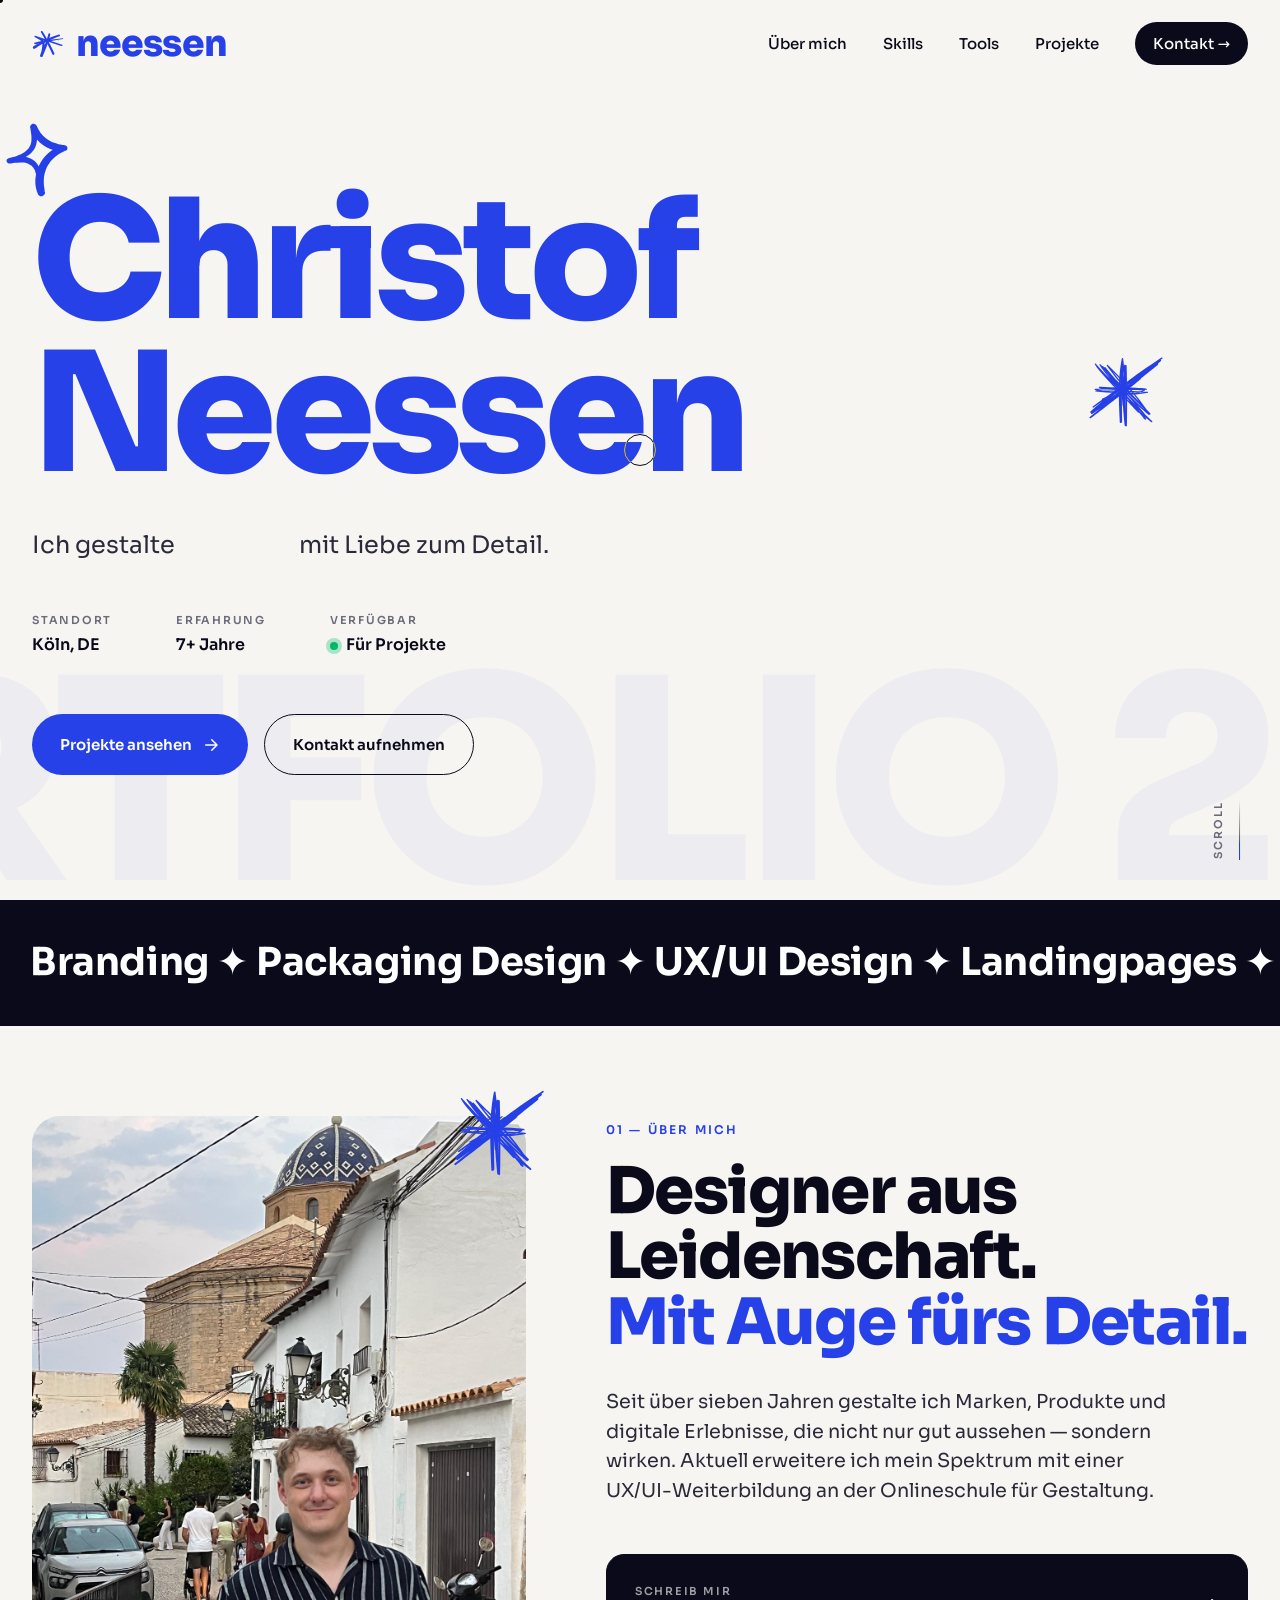
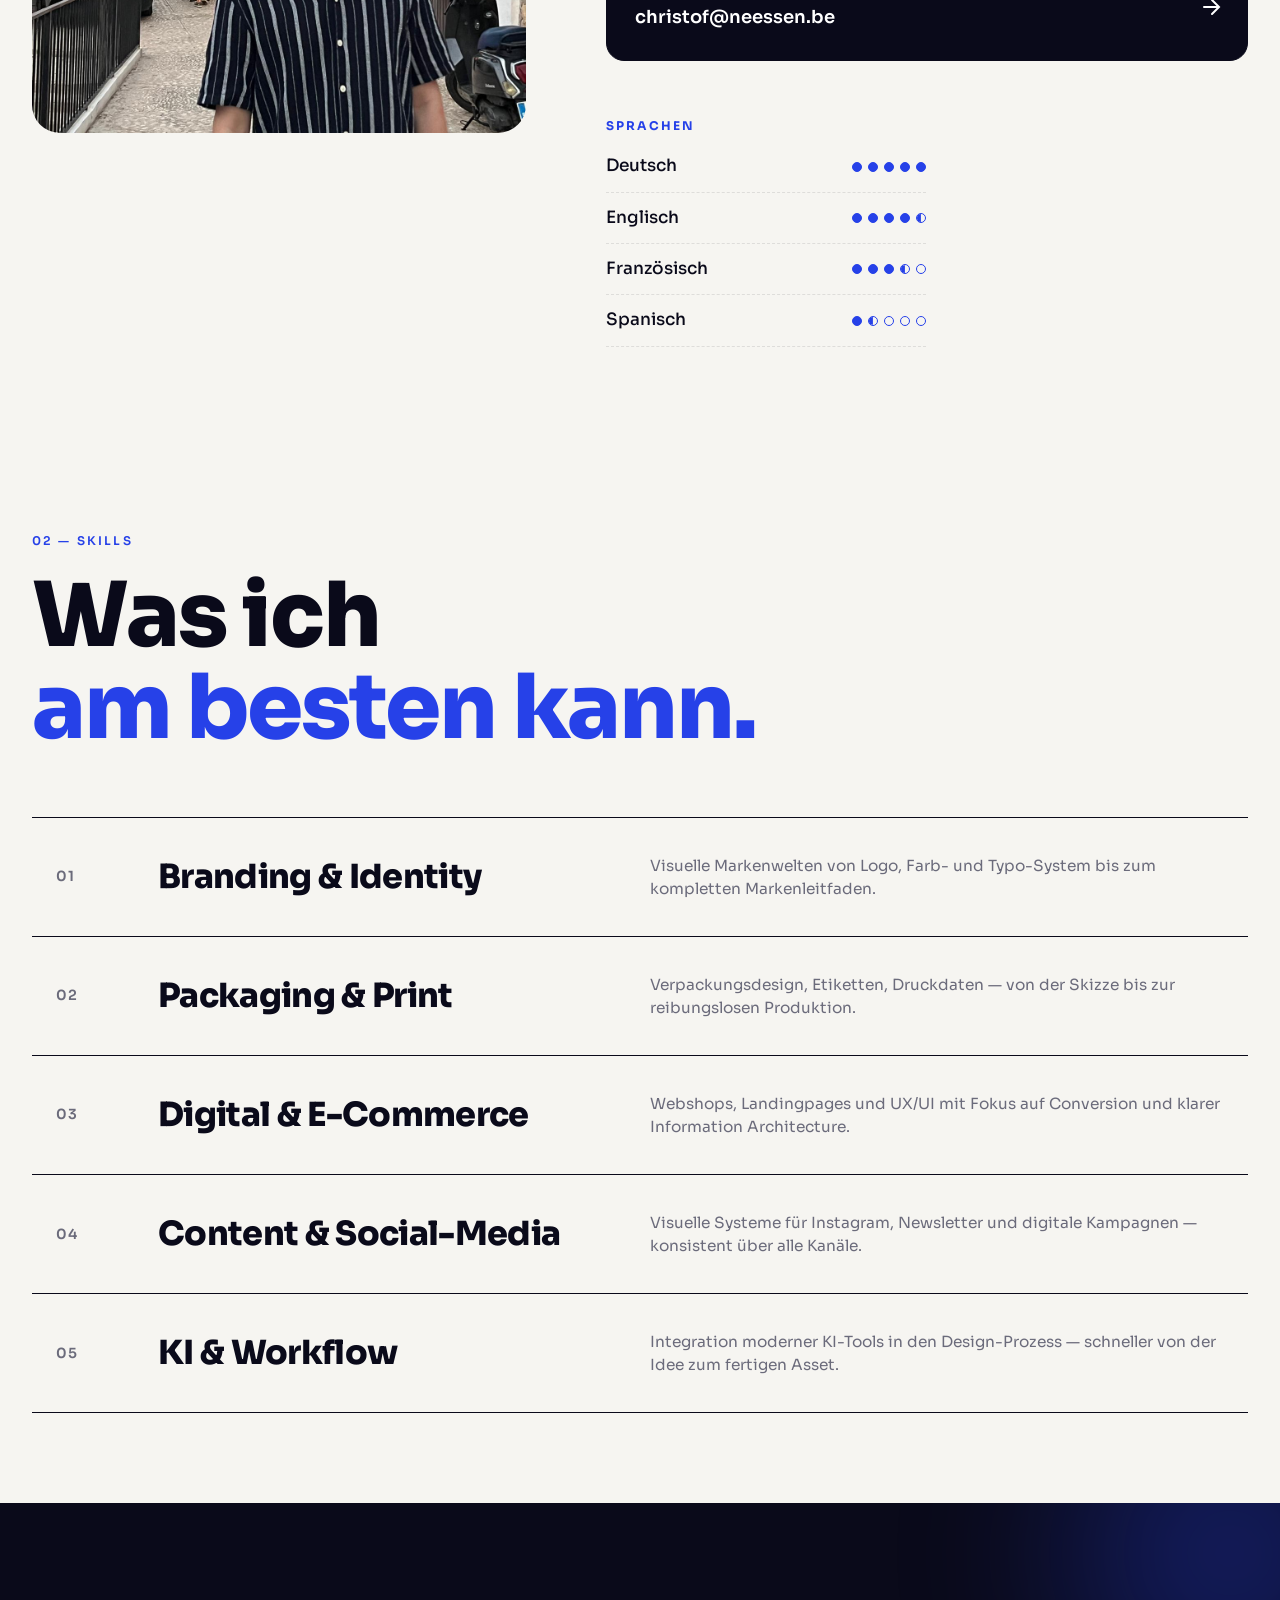
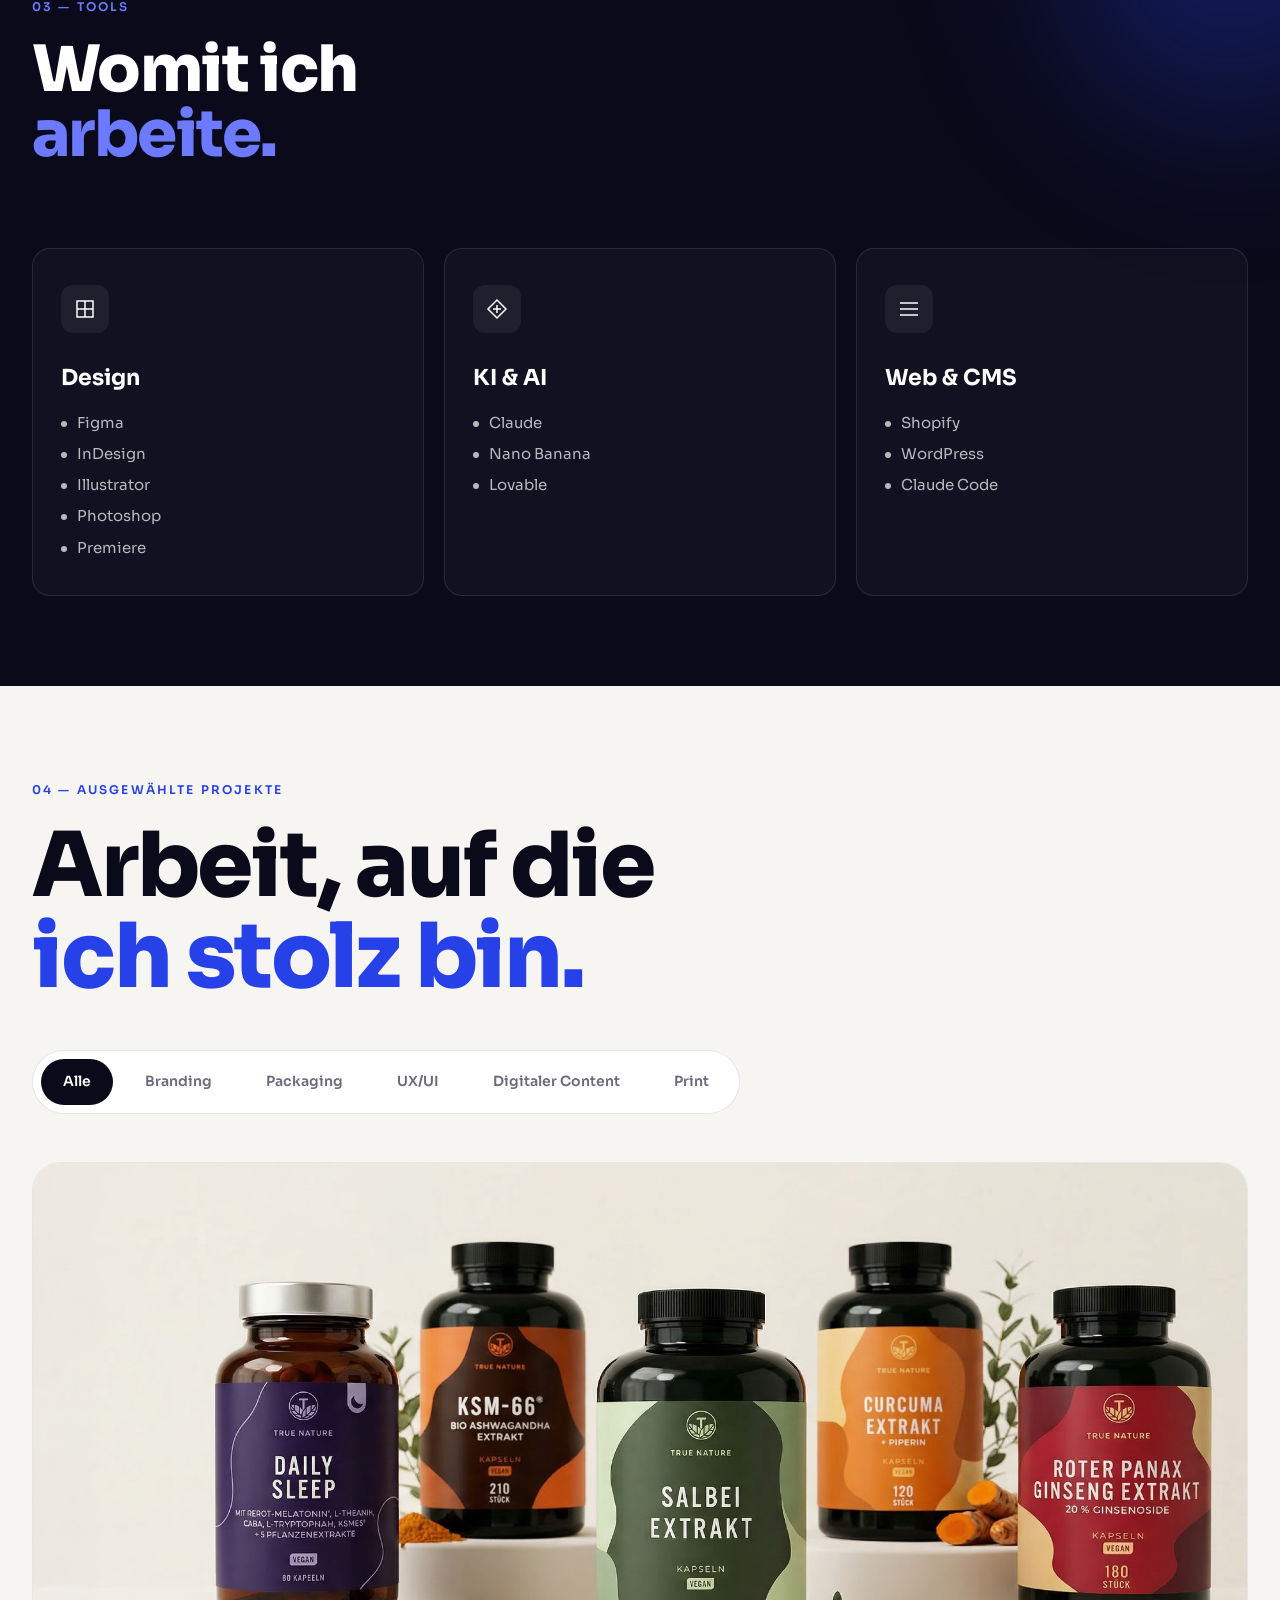
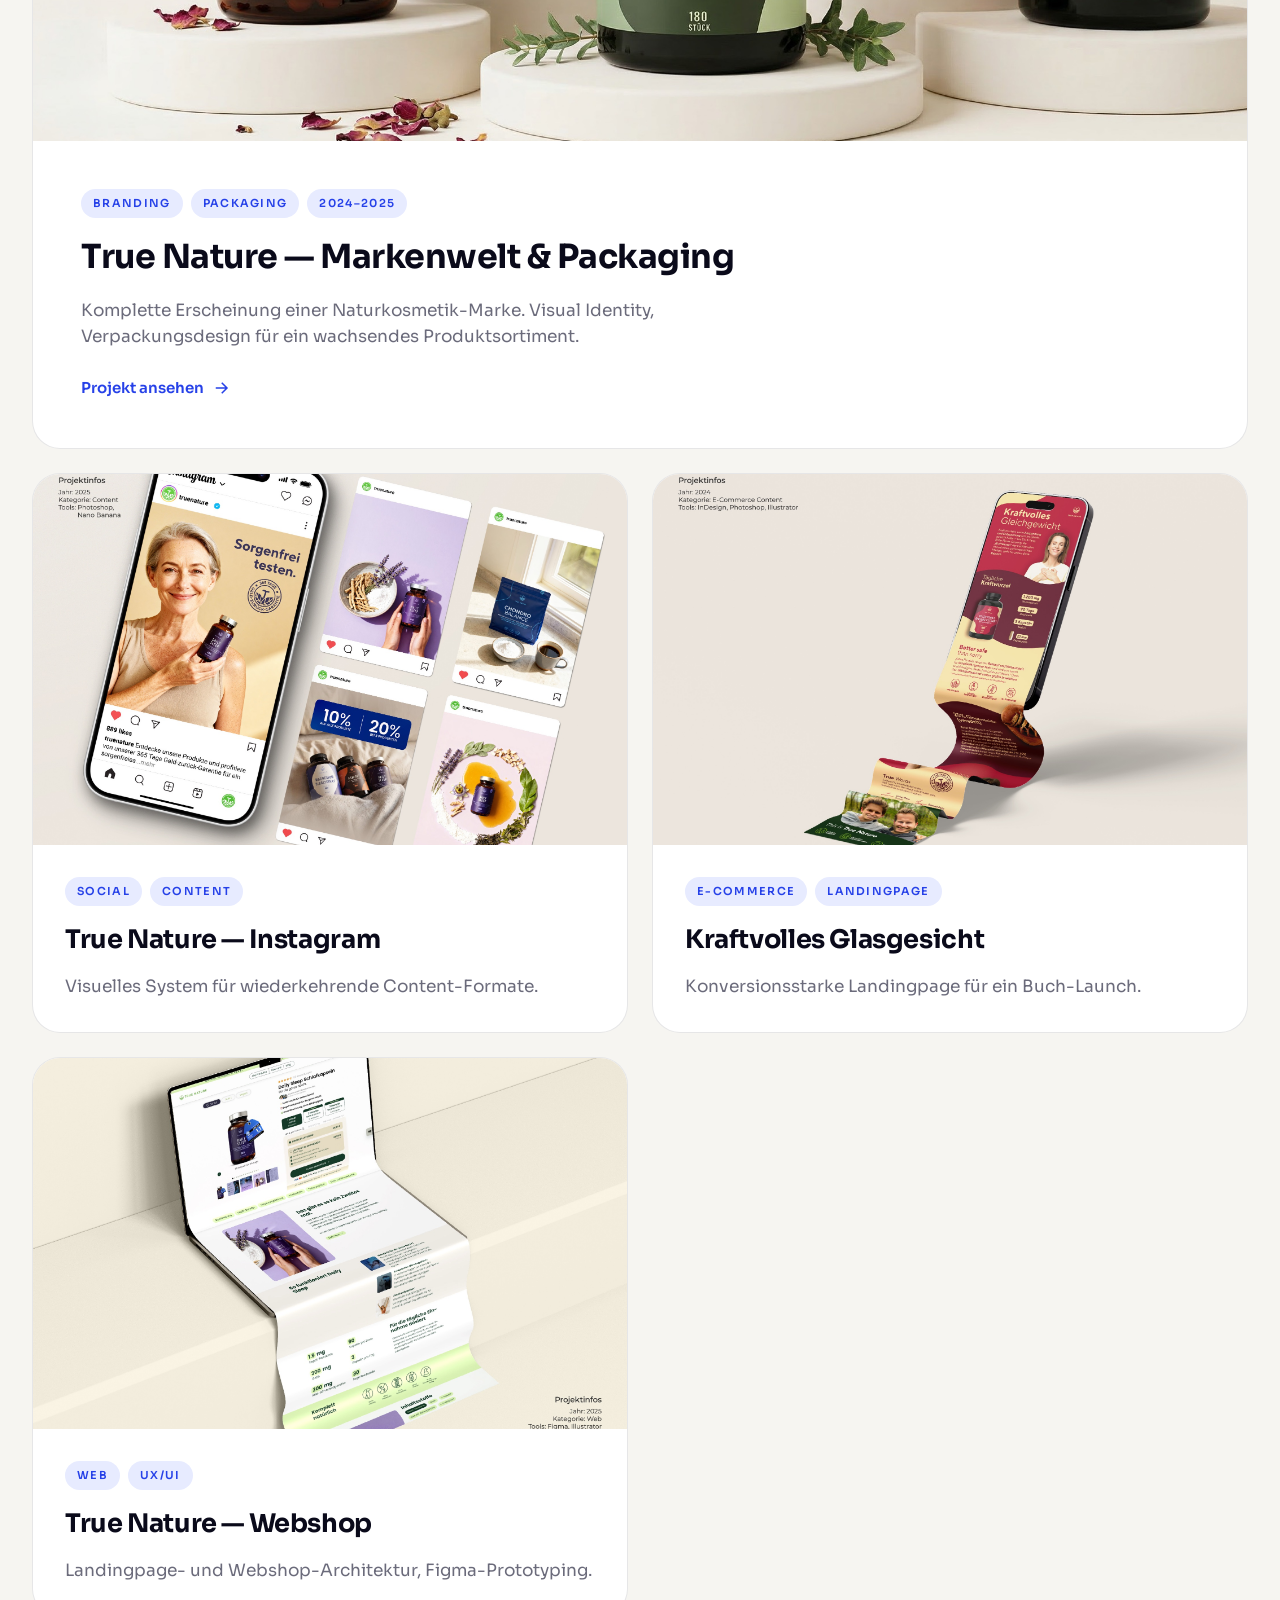
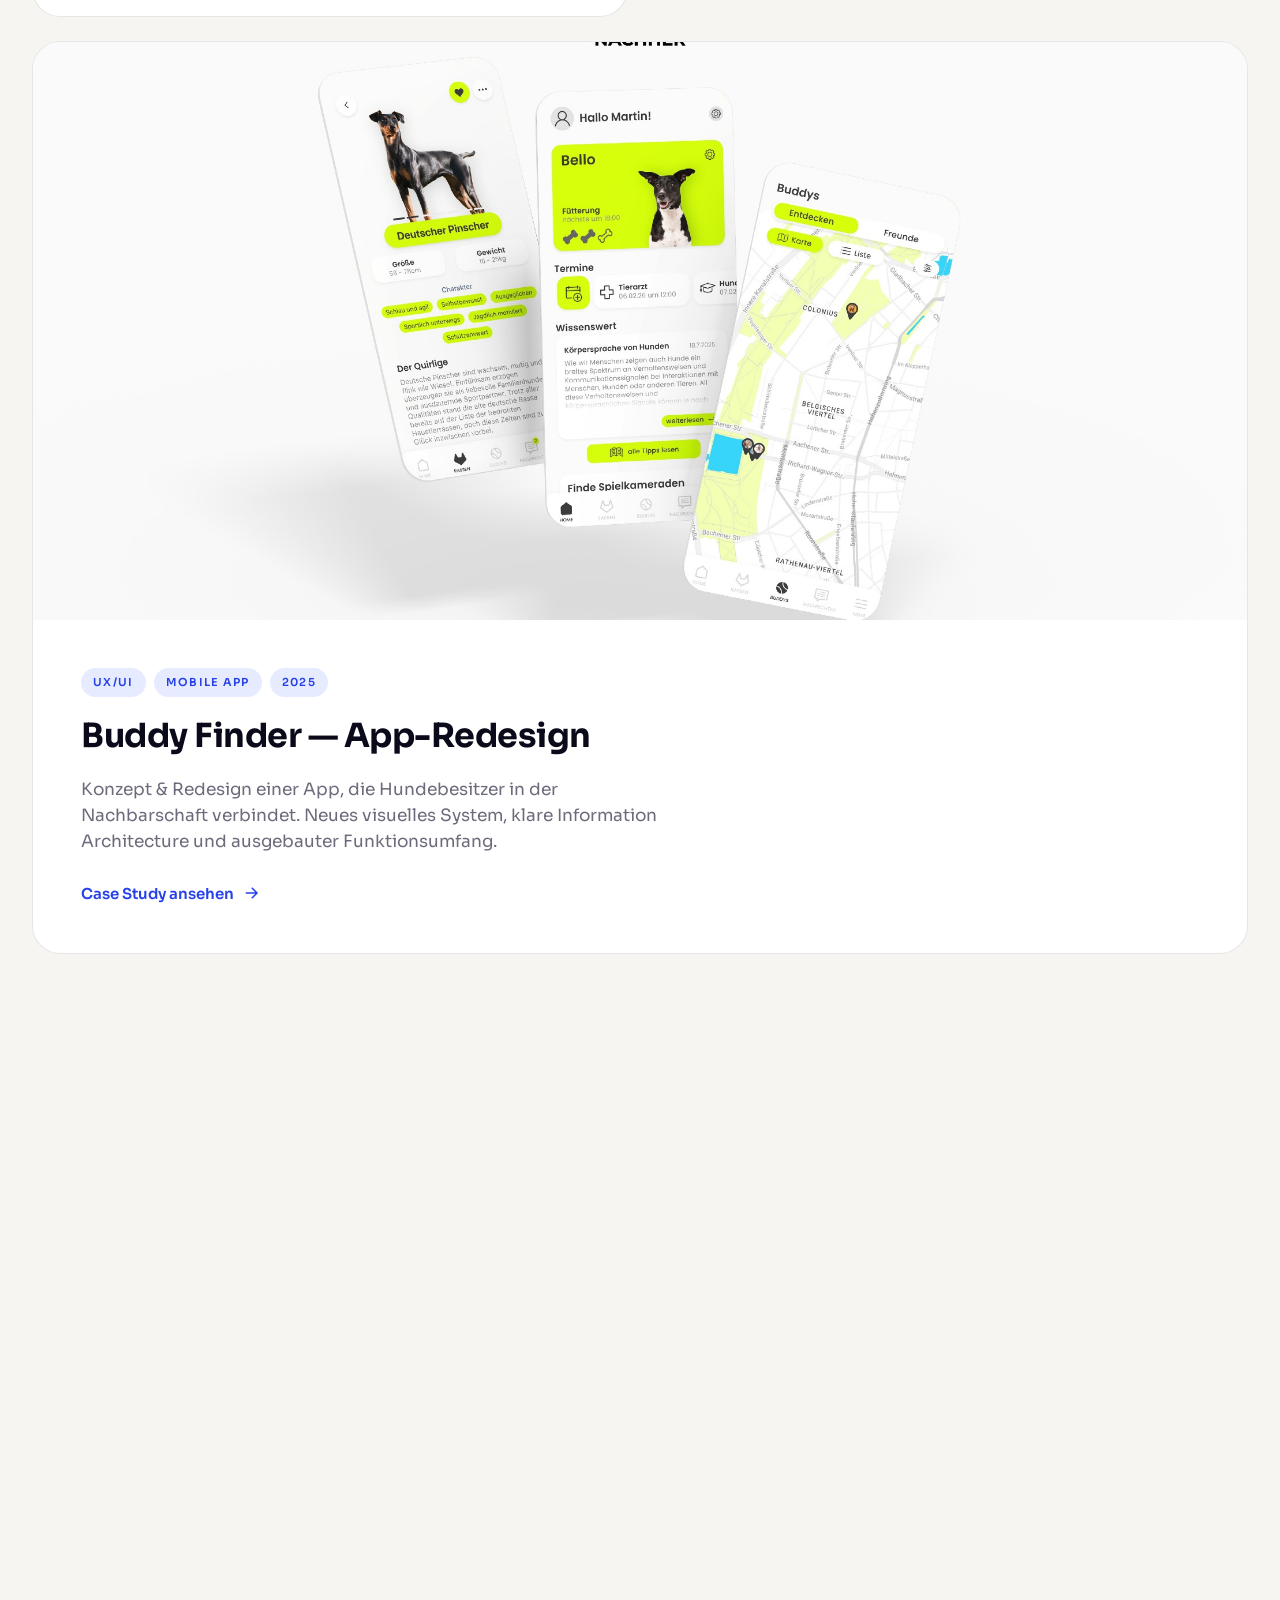
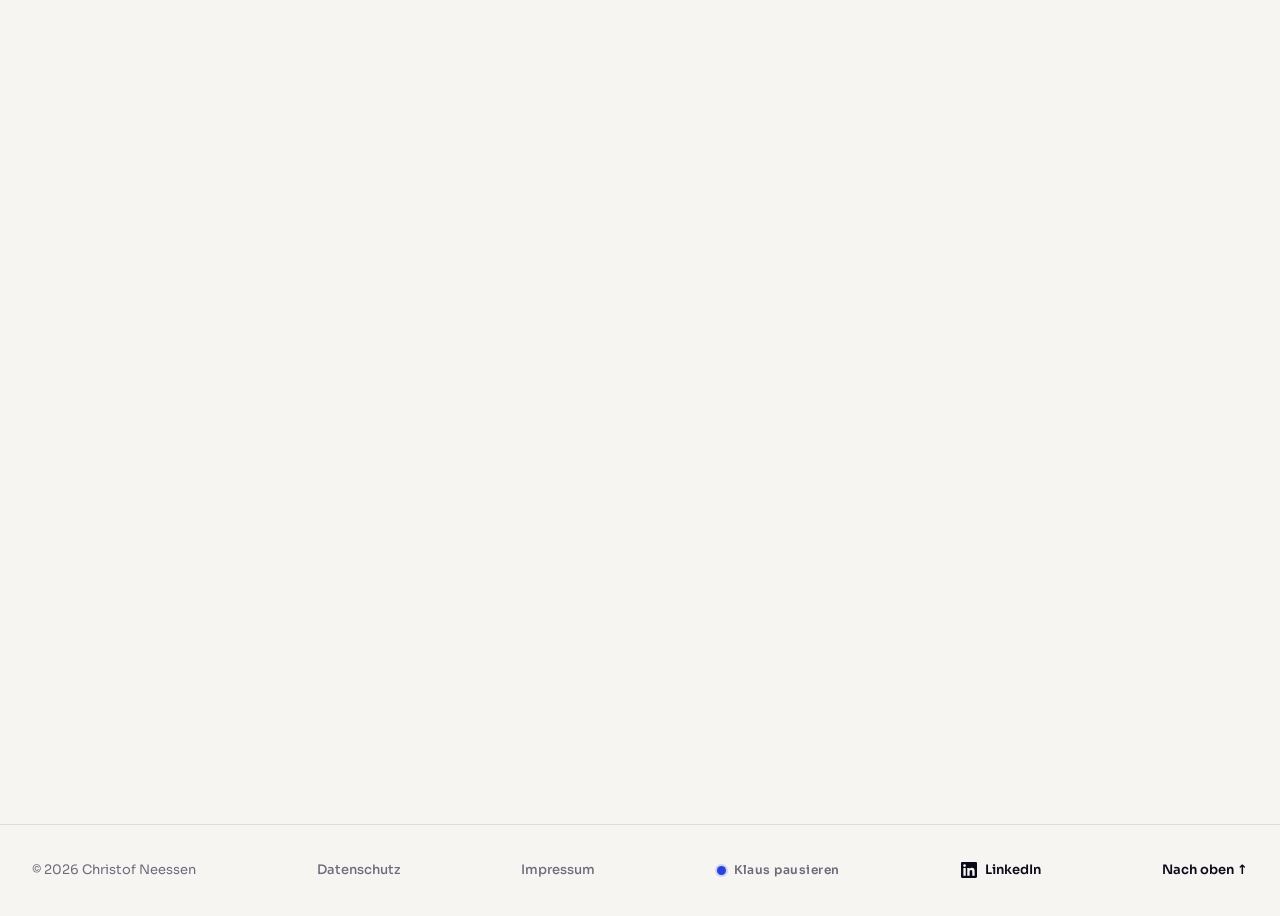
==== commit 34c5ae79: "Mobile-Fixes, Legal-Pages, Favicon, SEO, Bildoptimierung - Mobile: Hamburger funktional, Sterne-Posi" ====
--- a/index.html
+++ b/index.html
@@ -3,8 +3,62 @@
 <head>
   <meta charset="UTF-8" />
   <meta name="viewport" content="width=device-width, initial-scale=1.0" />
-  <title>Christof Neessen — Grafik &amp; UX/UI Design</title>
-  <meta name="description" content="Portfolio von Christof Neessen — Branding, Packaging, UX/UI und digitales Design mit Liebe zum Detail." />
+  <title>Christof Neessen — Branding, Packaging &amp; UX/UI Design</title>
+  <meta name="description" content="Portfolio von Christof Neessen — Designer mit 7+ Jahren Erfahrung in Branding, Packaging, UX/UI und digitalem Design. Köln, Deutschland." />
+  <meta name="author" content="Christof Neessen" />
+  <meta name="theme-color" content="#2641E8" />
+
+  <!-- Favicon -->
+  <link rel="icon" type="image/svg+xml" href="favicon.svg" />
+  <link rel="apple-touch-icon" href="apple-touch-icon.png" />
+
+  <!-- Open Graph (Facebook, LinkedIn, WhatsApp …) -->
+  <meta property="og:type" content="website" />
+  <meta property="og:title" content="Christof Neessen — Branding, Packaging &amp; UX/UI Design" />
+  <meta property="og:description" content="Portfolio eines Designers mit 7+ Jahren Erfahrung. Branding, Packaging, UX/UI und digitales Design." />
+  <meta property="og:url" content="https://neessen.be/" />
+  <meta property="og:site_name" content="Christof Neessen" />
+  <meta property="og:locale" content="de_DE" />
+
+  <!-- Twitter Card -->
+  <meta name="twitter:card" content="summary" />
+  <meta name="twitter:title" content="Christof Neessen — Branding, Packaging &amp; UX/UI Design" />
+  <meta name="twitter:description" content="Portfolio eines Designers mit 7+ Jahren Erfahrung. Branding, Packaging, UX/UI und digitales Design." />
+
+  <!-- Canonical URL -->
+  <link rel="canonical" href="https://neessen.be/" />
+
+  <!-- Strukturierte Daten für Google (schema.org Person) -->
+  <script type="application/ld+json">
+  {
+    "@context": "https://schema.org",
+    "@type": "Person",
+    "name": "Christof Neessen",
+    "jobTitle": "Grafik Designer mit UX/UI-Weiterbildung",
+    "url": "https://neessen.be/",
+    "image": "https://neessen.be/assets/christof-portrait.jpg",
+    "email": "christof@neessen.be",
+    "address": {
+      "@type": "PostalAddress",
+      "addressLocality": "Köln",
+      "addressCountry": "DE"
+    },
+    "sameAs": [
+      "https://www.linkedin.com/in/christof-neessen/"
+    ],
+    "knowsAbout": [
+      "Branding",
+      "Packaging Design",
+      "UX/UI Design",
+      "Visual Identity",
+      "Print Design",
+      "Web Design",
+      "E-Commerce"
+    ],
+    "knowsLanguage": ["de", "en", "fr", "es"]
+  }
+  </script>
+
   <link rel="preconnect" href="https://fonts.googleapis.com" />
   <link rel="preconnect" href="https://fonts.gstatic.com" crossorigin />
   <link href="https://fonts.googleapis.com/css2?family=Sora:wght@300;400;500;600;700;800&display=swap" rel="stylesheet" />
@@ -22,19 +76,20 @@
   <header class="nav">
     <a href="#top" class="nav__logo">
       <img class="sparkle sparkle--small" src="assets/Sterne-01.svg" alt="" />
-      <span>Christof Neessen</span>
+      <span>neessen</span>
     </a>
-    <nav class="nav__links">
+    <nav class="nav__links" id="nav-links">
       <a href="#about" data-link>Über mich</a>
       <a href="#skills" data-link>Skills</a>
       <a href="#tools" data-link>Tools</a>
       <a href="#work" data-link>Projekte</a>
       <a href="#contact" data-link class="nav__cta">Kontakt →</a>
     </nav>
-    <button class="nav__burger" aria-label="Menü öffnen">
-      <span></span><span></span>
+    <button class="nav__burger" id="nav-burger" aria-label="Menü öffnen" aria-expanded="false" aria-controls="nav-links">
+      <span></span><span></span><span></span>
     </button>
   </header>
+  <div class="nav__backdrop" id="nav-backdrop" aria-hidden="true"></div>
 
   <!-- Hero -->
   <section id="top" class="hero">
@@ -103,7 +158,7 @@
     <div class="container about__grid">
       <div class="about__media" data-reveal>
         <div class="about__photo">
-          <img src="assets/christof-portrait.png" alt="Porträt von Christof Neessen" />
+          <img src="assets/christof-portrait.jpg" alt="Porträt von Christof Neessen" />
         </div>
         <img class="about__deco" src="assets/Sterne-03.svg" alt="" />
       </div>
@@ -122,9 +177,9 @@
         </p>
 
         <div class="about__contact" data-reveal>
-          <a href="mailto:christofneessen@gmail.com" class="contact-card contact-card--lead">
+          <a href="mailto:christof@neessen.be" class="contact-card contact-card--lead">
             <span class="contact-card__label">Schreib mir</span>
-            <span class="contact-card__value">christofneessen@gmail.com</span>
+            <span class="contact-card__value">christof@neessen.be</span>
             <svg class="contact-card__arrow" viewBox="0 0 24 24" fill="none"><path d="M5 12h14M13 5l7 7-7 7" stroke="currentColor" stroke-width="2" stroke-linecap="round"/></svg>
           </a>
         </div>
@@ -260,12 +315,12 @@
         <button type="button" class="project project--lg" data-reveal
           data-project
           data-categories="branding packaging"
-          data-images="assets/truenature-packaging.png,assets/truenature-branding.png"
+          data-images="assets/truenature-packaging.jpg,assets/truenature-branding.jpg"
           data-title="True Nature — Markenwelt &amp; Packaging"
           data-tags="Branding,Packaging,2024–2025"
           data-desc="Komplette Erscheinung einer Naturkosmetik-Marke. Visual Identity, Verpackungsdesign für ein wachsendes Produktsortiment, Touchpoints von Etikett bis Außenverpackung.">
           <div class="project__media">
-            <img src="assets/truenature-packaging.png" alt="True Nature Packaging Design" loading="lazy" />
+            <img src="assets/truenature-packaging.jpg" alt="True Nature Packaging Design" loading="lazy" />
             <span class="project__expand" aria-hidden="true">
               <svg viewBox="0 0 24 24" fill="none"><path d="M4 9V4h5M20 9V4h-5M4 15v5h5M20 15v5h-5" stroke="currentColor" stroke-width="2" stroke-linecap="round"/></svg>
             </span>
@@ -283,12 +338,12 @@
         <button type="button" class="project" data-reveal
           data-project
           data-categories="digital branding"
-          data-images="assets/truenature-instagram.png"
+          data-images="assets/truenature-instagram.jpg"
           data-title="True Nature — Instagram"
           data-tags="Social,Content"
           data-desc="Visuelles System für wiederkehrende Content-Formate, Story-Templates und Reels-Cover. Konsistenz über alle Kanäle hinweg.">
           <div class="project__media">
-            <img src="assets/truenature-instagram.png" alt="True Nature Social-Media Content" loading="lazy" />
+            <img src="assets/truenature-instagram.jpg" alt="True Nature Social-Media Content" loading="lazy" />
             <span class="project__expand" aria-hidden="true">
               <svg viewBox="0 0 24 24" fill="none"><path d="M4 9V4h5M20 9V4h-5M4 15v5h5M20 15v5h-5" stroke="currentColor" stroke-width="2" stroke-linecap="round"/></svg>
             </span>
@@ -303,12 +358,12 @@
         <button type="button" class="project" data-reveal
           data-project
           data-categories="ux-ui digital"
-          data-images="assets/kraftvolles-glasgesicht.png"
+          data-images="assets/kraftvolles-glasgesicht.jpg"
           data-title="Kraftvolles Glasgesicht"
           data-tags="E-Commerce,Landingpage,2024"
           data-desc="Konversionsstarke Landingpage für einen Buch-Launch. Klar strukturierte Sales-Argumente, Social Proof und ein durchdachter Funnel.">
           <div class="project__media">
-            <img src="assets/kraftvolles-glasgesicht.png" alt="Kraftvolles Glasgesicht Landingpage" loading="lazy" />
+            <img src="assets/kraftvolles-glasgesicht.jpg" alt="Kraftvolles Glasgesicht Landingpage" loading="lazy" />
             <span class="project__expand" aria-hidden="true">
               <svg viewBox="0 0 24 24" fill="none"><path d="M4 9V4h5M20 9V4h-5M4 15v5h5M20 15v5h-5" stroke="currentColor" stroke-width="2" stroke-linecap="round"/></svg>
             </span>
@@ -323,12 +378,12 @@
         <button type="button" class="project" data-reveal
           data-project
           data-categories="ux-ui"
-          data-images="assets/truenature-landingpage.png"
+          data-images="assets/truenature-landingpage.jpg"
           data-title="True Nature — Webshop"
           data-tags="Web,UX/UI,Shopify"
           data-desc="Landingpage- und Webshop-Architektur. Figma-Prototyping, Conversion-Pfade, modulares Sektion-System für leichte Pflege durch das interne Team.">
           <div class="project__media">
-            <img src="assets/truenature-landingpage.png" alt="True Nature Webshop & Landingpage" loading="lazy" />
+            <img src="assets/truenature-landingpage.jpg" alt="True Nature Webshop & Landingpage" loading="lazy" />
             <span class="project__expand" aria-hidden="true">
               <svg viewBox="0 0 24 24" fill="none"><path d="M4 9V4h5M20 9V4h-5M4 15v5h5M20 15v5h-5" stroke="currentColor" stroke-width="2" stroke-linecap="round"/></svg>
             </span>
@@ -343,12 +398,12 @@
         <button type="button" class="project project--lg" data-reveal
           data-project
           data-categories="ux-ui"
-          data-images="assets/buddyfinder-screens.png,assets/buddyfinder-overview.png"
+          data-images="assets/buddyfinder-screens.jpg,assets/buddyfinder-overview.jpg"
           data-title="Buddy Finder — App-Redesign"
           data-tags="UX/UI,Mobile App,2025"
           data-desc="Konzept &amp; Redesign einer App, die Hundebesitzer in der Nachbarschaft verbindet. Neues visuelles System, klare Information Architecture und ausgebauter Funktionsumfang — vom Onboarding bis zur Karten-Ansicht.">
           <div class="project__media">
-            <img src="assets/buddyfinder-screens.png" alt="Buddy Finder App Screens" loading="lazy" />
+            <img src="assets/buddyfinder-screens.jpg" alt="Buddy Finder App Screens" loading="lazy" />
             <span class="project__expand" aria-hidden="true">
               <svg viewBox="0 0 24 24" fill="none"><path d="M4 9V4h5M20 9V4h-5M4 15v5h5M20 15v5h-5" stroke="currentColor" stroke-width="2" stroke-linecap="round"/></svg>
             </span>
@@ -366,12 +421,12 @@
         <button type="button" class="project" data-reveal
           data-project
           data-categories="print branding"
-          data-images="assets/truenature-merch.png"
+          data-images="assets/truenature-merch.jpg"
           data-title="True Nature — Merch"
           data-tags="Merch,Print"
           data-desc="Tote Bags, Apparel und Streuartikel im Markenlook. Print-Produktion, Druckdaten-Erstellung und Veredelung.">
           <div class="project__media">
-            <img src="assets/truenature-merch.png" alt="True Nature Merchandising" loading="lazy" />
+            <img src="assets/truenature-merch.jpg" alt="True Nature Merchandising" loading="lazy" />
             <span class="project__expand" aria-hidden="true">
               <svg viewBox="0 0 24 24" fill="none"><path d="M4 9V4h5M20 9V4h-5M4 15v5h5M20 15v5h-5" stroke="currentColor" stroke-width="2" stroke-linecap="round"/></svg>
             </span>
@@ -401,8 +456,8 @@
         </p>
 
         <div class="contact__actions">
-          <a href="mailto:christofneessen@gmail.com" class="btn btn--inverse btn--lg" data-magnetic>
-            christofneessen@gmail.com
+          <a href="mailto:christof@neessen.be" class="btn btn--inverse btn--lg" data-magnetic>
+            christof@neessen.be
             <svg viewBox="0 0 24 24" fill="none"><path d="M5 12h14M13 5l7 7-7 7" stroke="currentColor" stroke-width="2"/></svg>
           </a>
         </div>
@@ -416,7 +471,18 @@
   <footer class="footer">
     <div class="container footer__inner">
       <span>© 2026 Christof Neessen</span>
-      <span>Köln · Designed &amp; built with care</span>
+      <a href="datenschutz.html" class="footer__link-plain">Datenschutz</a>
+      <a href="impressum.html" class="footer__link-plain">Impressum</a>
+      <button type="button" class="klaus-toggle" id="klaus-toggle" aria-pressed="true" title="Klaus pausieren oder aktivieren">
+        <span class="klaus-toggle__dot" aria-hidden="true"></span>
+        <span class="klaus-toggle__label">Klaus pausieren</span>
+      </button>
+      <a href="https://www.linkedin.com/in/christof-neessen/" target="_blank" rel="noopener" class="footer__link">
+        <svg viewBox="0 0 24 24" fill="currentColor" aria-hidden="true">
+          <path d="M20.45 20.45h-3.55v-5.57c0-1.33-.03-3.04-1.85-3.04-1.85 0-2.13 1.45-2.13 2.94v5.67H9.36V9h3.41v1.56h.05c.47-.9 1.63-1.85 3.36-1.85 3.6 0 4.26 2.37 4.26 5.45v6.29zM5.34 7.43c-1.14 0-2.07-.93-2.07-2.07s.93-2.07 2.07-2.07 2.07.93 2.07 2.07-.93 2.07-2.07 2.07zm1.78 13.02H3.56V9h3.56v11.45zM22.22 0H1.77C.79 0 0 .77 0 1.72v20.56C0 23.23.79 24 1.77 24h20.45c.98 0 1.78-.77 1.78-1.72V1.72C24 .77 23.2 0 22.22 0z"/>
+        </svg>
+        LinkedIn
+      </a>
       <a href="#top" class="footer__top">Nach oben ↑</a>
     </div>
   </footer>
--- a/styles.css
+++ b/styles.css
@@ -153,13 +153,17 @@
 .nav__logo {
   display: flex;
   align-items: center;
-  gap: 10px;
-  font-weight: 700;
-  font-size: 16px;
-  color: var(--ink);
-}
+  gap: 12px;
+  font-weight: 800;
+  font-size: clamp(26px, 3vw, 36px);
+  letter-spacing: -0.025em;
+  line-height: 1;
+  color: var(--blue);
+  transition: color 0.25s var(--ease);
+}
+.nav__logo:hover { color: var(--blue-dark); }
 .nav__logo .sparkle--small {
-  width: 26px; height: 26px;
+  width: 32px; height: 32px;
   animation: spin 14s linear infinite;
   display: block;
 }
@@ -199,15 +203,49 @@
 .nav__burger {
   display: none;
   flex-direction: column;
+  justify-content: center;
   gap: 5px;
   width: 32px;
+  height: 32px;
+  z-index: 110;
+  position: relative;
+  padding: 0;
 }
 .nav__burger span {
   display: block;
   height: 2px;
+  width: 100%;
   background: var(--ink);
   border-radius: 2px;
-  transition: transform 0.3s var(--ease);
+  transform-origin: center;
+  transition: transform 0.35s var(--ease), opacity 0.25s var(--ease);
+}
+.nav__burger.is-open span:nth-child(1) {
+  transform: translateY(7px) rotate(45deg);
+}
+.nav__burger.is-open span:nth-child(2) {
+  opacity: 0;
+  transform: scaleX(0);
+}
+.nav__burger.is-open span:nth-child(3) {
+  transform: translateY(-7px) rotate(-45deg);
+}
+
+/* Backdrop hinter dem mobilen Menü */
+.nav__backdrop {
+  position: fixed;
+  inset: 0;
+  background: rgba(10, 10, 26, 0.45);
+  backdrop-filter: blur(6px);
+  -webkit-backdrop-filter: blur(6px);
+  opacity: 0;
+  pointer-events: none;
+  z-index: 99;
+  transition: opacity 0.3s var(--ease);
+}
+.nav__backdrop.is-visible {
+  opacity: 1;
+  pointer-events: auto;
 }
 
 /* =====================================================
@@ -502,7 +540,7 @@
    About
    ===================================================== */
 .about {
-  padding: 140px 0;
+  padding: 90px 0;
   background: var(--bg);
 }
 .about__grid {
@@ -663,7 +701,7 @@
    Disciplines (Skills)
    ===================================================== */
 .disciplines {
-  padding: 140px 0;
+  padding: 90px 0;
   background: var(--bg);
 }
 .disciplines__head {
@@ -741,7 +779,7 @@
    Skills (now Tools)
    ===================================================== */
 .skills {
-  padding: 140px 0;
+  padding: 90px 0;
   background: var(--ink);
   color: #fff;
   position: relative;
@@ -833,7 +871,7 @@
    Work
    ===================================================== */
 .work {
-  padding: 140px 0;
+  padding: 90px 0;
   background: var(--bg);
 }
 .work__head {
@@ -1084,6 +1122,125 @@
   transition: color 0.2s var(--ease);
 }
 .footer__top:hover { color: var(--blue); }
+.footer__link {
+  display: inline-flex;
+  align-items: center;
+  gap: 8px;
+  font-weight: 600;
+  color: var(--ink);
+  transition: color 0.2s var(--ease);
+}
+.footer__link svg { width: 16px; height: 16px; }
+.footer__link:hover { color: var(--blue); }
+.footer__link-plain {
+  font-weight: 500;
+  color: var(--muted);
+  transition: color 0.2s var(--ease);
+}
+.footer__link-plain:hover { color: var(--blue); }
+
+/* Klaus-Toggle */
+.klaus-toggle {
+  display: inline-flex;
+  align-items: center;
+  gap: 8px;
+  font-size: 12px;
+  font-weight: 600;
+  letter-spacing: 0.04em;
+  color: var(--muted);
+  padding: 4px 0;
+  transition: color 0.2s var(--ease);
+}
+.klaus-toggle:hover { color: var(--blue); }
+.klaus-toggle__dot {
+  width: 9px;
+  height: 9px;
+  border-radius: 50%;
+  background: var(--blue);
+  box-shadow: 0 0 0 2px rgba(38, 65, 232, 0.18);
+  transition: background 0.25s var(--ease), box-shadow 0.25s var(--ease);
+}
+.klaus-toggle[aria-pressed="false"] .klaus-toggle__dot {
+  background: transparent;
+  box-shadow: inset 0 0 0 1.5px var(--muted);
+}
+.klaus-toggle:hover .klaus-toggle__dot {
+  box-shadow: 0 0 0 4px rgba(38, 65, 232, 0.18);
+}
+
+/* =====================================================
+   Legal Pages (Impressum, Datenschutz)
+   ===================================================== */
+body.legal-page {
+  background: var(--bg);
+}
+body.legal-page .nav { background: rgba(246, 245, 241, 0.85); backdrop-filter: blur(18px); -webkit-backdrop-filter: blur(18px); border-bottom: 1px solid var(--line); }
+.legal {
+  padding: 140px 0 90px;
+}
+.legal__back {
+  display: inline-block;
+  font-size: 13px;
+  font-weight: 600;
+  letter-spacing: 0.06em;
+  color: var(--muted);
+  margin-bottom: 32px;
+  transition: color 0.2s var(--ease);
+}
+.legal__back:hover { color: var(--blue); }
+.legal__title {
+  font-size: clamp(2.5rem, 6vw, 4.5rem);
+  font-weight: 800;
+  letter-spacing: -0.025em;
+  line-height: 1.02;
+  color: var(--blue);
+  margin-bottom: 60px;
+  max-width: 820px;
+}
+.legal__section {
+  max-width: 760px;
+  margin-bottom: 40px;
+}
+.legal__section h2 {
+  font-size: clamp(1.2rem, 2vw, 1.5rem);
+  font-weight: 700;
+  letter-spacing: -0.01em;
+  color: var(--ink);
+  margin-bottom: 14px;
+}
+.legal__section p,
+.legal__section li {
+  color: var(--ink-soft);
+  line-height: 1.65;
+  font-size: 16px;
+}
+.legal__section p { margin-bottom: 12px; }
+.legal__section ul {
+  margin: 8px 0 16px 22px;
+}
+.legal__section li {
+  list-style: disc;
+  margin-bottom: 6px;
+}
+.legal__section a {
+  color: var(--blue);
+  text-decoration: underline;
+  text-underline-offset: 3px;
+  text-decoration-thickness: 1px;
+}
+.legal__section a:hover { color: var(--blue-dark); }
+.legal__section strong { color: var(--ink); font-weight: 700; }
+.legal__updated {
+  margin-top: 60px;
+  font-size: 13px;
+  color: var(--muted);
+  font-style: italic;
+}
+@media (max-width: 768px) {
+  .legal { padding: 100px 0 60px; }
+  .legal__title { margin-bottom: 36px; }
+  .legal__section { margin-bottom: 28px; }
+}
 
 /* =====================================================
    Klaus — der Cursor-Dieb
@@ -1552,13 +1709,73 @@
 @media (max-width: 768px) {
   .container { padding: 0 22px; }
   .nav { padding: 18px 22px; }
-  .nav__links { display: none; }
   .nav__burger { display: flex; }
-  .hero { padding: 120px 22px 80px; min-height: auto; }
-  .hero__sparkle { width: 50px; height: 50px; top: -10px; left: 0; }
-  .hero__meta { gap: 32px; }
+
+  /* Mobile-Menü als slide-in von rechts */
+  .nav__links {
+    display: flex;
+    flex-direction: column;
+    align-items: flex-start;
+    gap: 0;
+    position: fixed;
+    top: 0;
+    right: 0;
+    bottom: 0;
+    width: min(82vw, 320px);
+    background: var(--bg-card);
+    padding: 100px 32px 32px;
+    border-left: 1px solid var(--line);
+    box-shadow: -20px 0 40px rgba(10, 10, 26, 0.08);
+    transform: translateX(100%);
+    transition: transform 0.4s cubic-bezier(0.22, 1, 0.36, 1);
+    z-index: 100;
+  }
+  .nav__links.is-open { transform: translateX(0); }
+  .nav__links a {
+    width: 100%;
+    padding: 14px 0;
+    font-size: 18px;
+    border-bottom: 1px solid var(--line);
+  }
+  .nav__links a:last-child { border-bottom: 0; }
+  .nav__links a:not(.nav__cta)::after { display: none; }
+  .nav__links .nav__cta {
+    margin-top: 18px;
+    padding: 14px 22px;
+    text-align: center;
+    align-self: stretch;
+  }
+
+  body.nav-open { overflow: hidden; }
+
+  /* Hero & Star-Position auf Mobile entzerren */
+  .hero { padding: 100px 22px 70px; min-height: auto; }
+  .hero__sparkle {
+    width: 64px; height: 64px;
+    top: 6vh;
+    right: 8px;
+    left: auto;
+  }
+  .hero__sparkle--alt { display: none; } /* zweiter Stern entfällt auf Mobile */
+  .hero__meta { gap: 28px; }
   .hero__scroll { display: none; }
-  .about, .skills, .work { padding: 90px 0; }
+
+  /* Section-Spacing kompakter auf Mobile */
+  .about, .disciplines, .work { padding: 60px 0; }
+  .skills { padding: 50px 0; } /* Tools kompakter */
+  .disciplines__head, .work__head { margin-bottom: 36px; }
+  .skills__head { margin-bottom: 28px; }
+  .about__lead { margin: 24px 0 32px; }
+  .about__contact { margin-bottom: 32px; }
+  /* Tools-Karten kompakter */
+  .skills__grid { gap: 14px; }
+  .skill-card { padding: 22px 20px; }
+  .skill-card__icon { margin-bottom: 18px; width: 40px; height: 40px; }
+  .skill-card h3 { font-size: 18px; margin-bottom: 12px; }
+  .skill-card ul { gap: 6px; }
+  .skill-card li { font-size: 14px; }
+
+  .marquee { padding: 22px 0; }
   .marquee__track { font-size: 1.4rem; }
   .contact__inner { padding: 60px 28px; }
 }
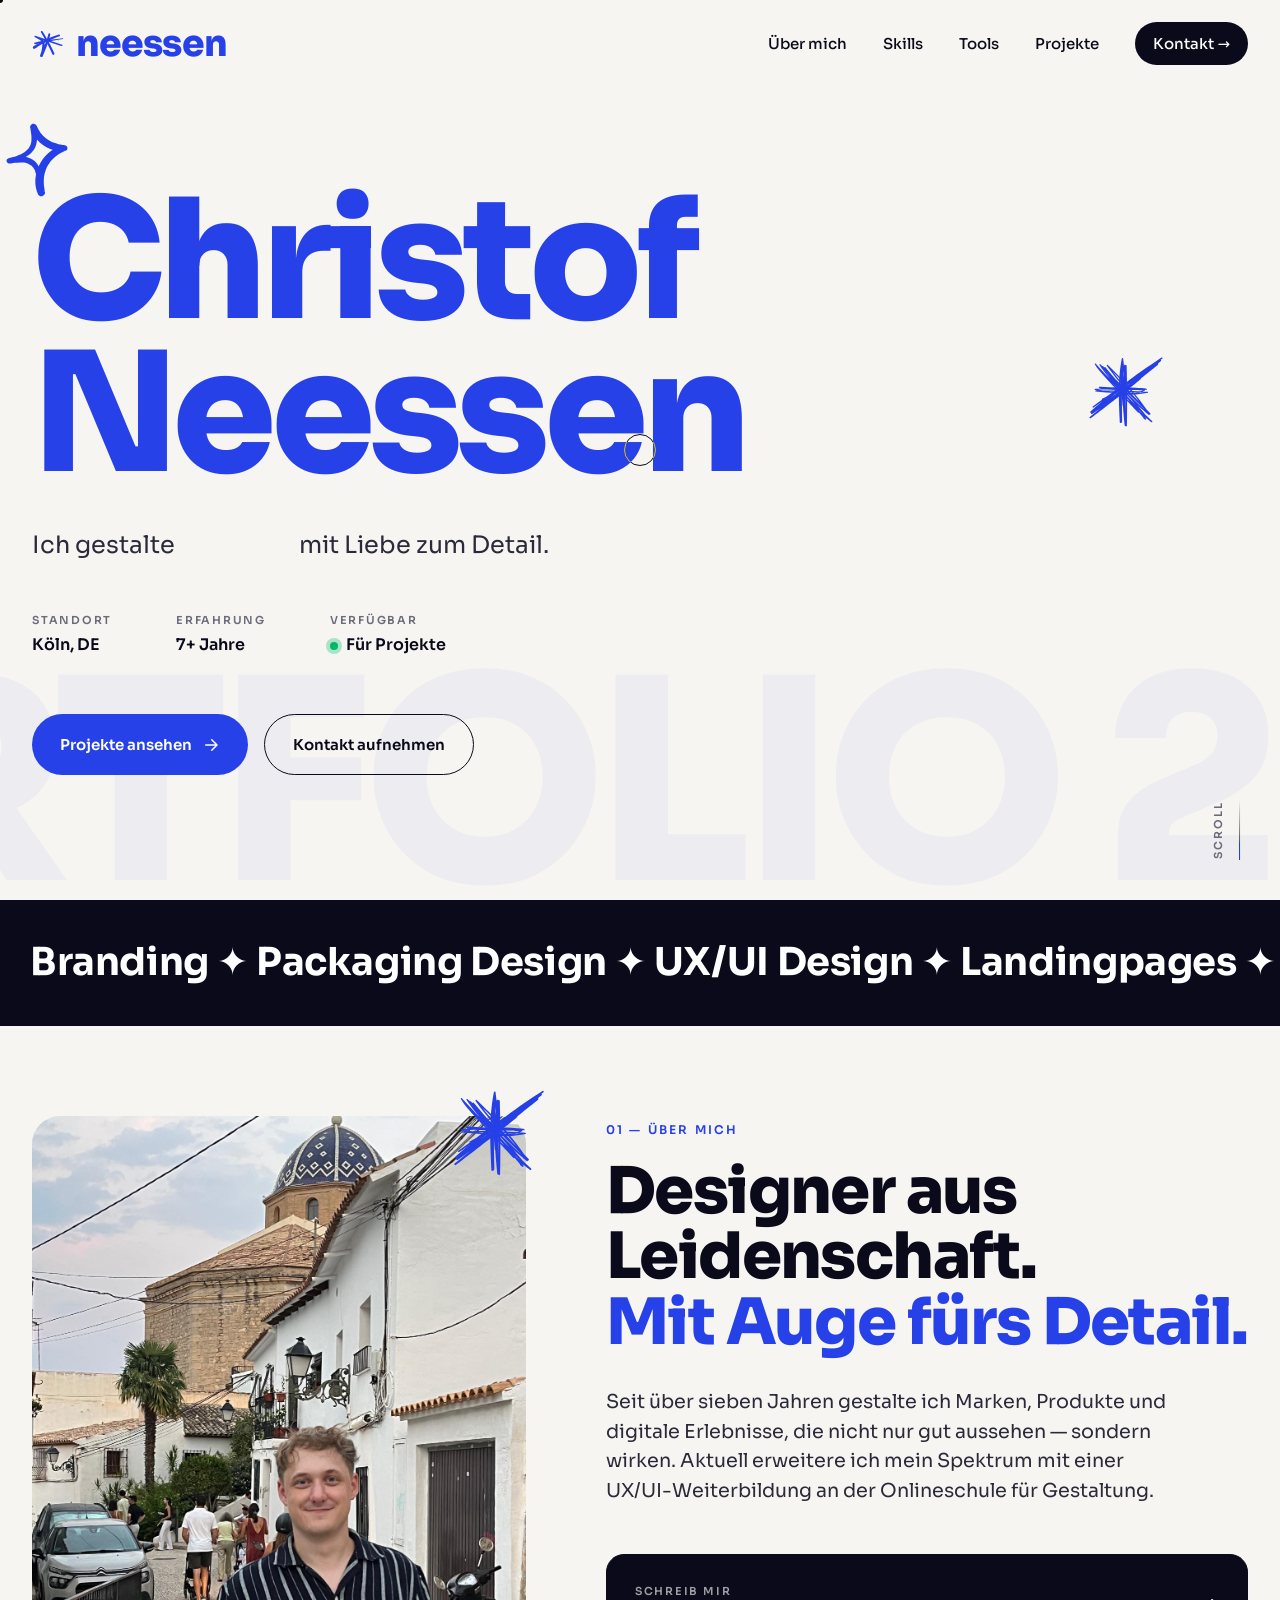
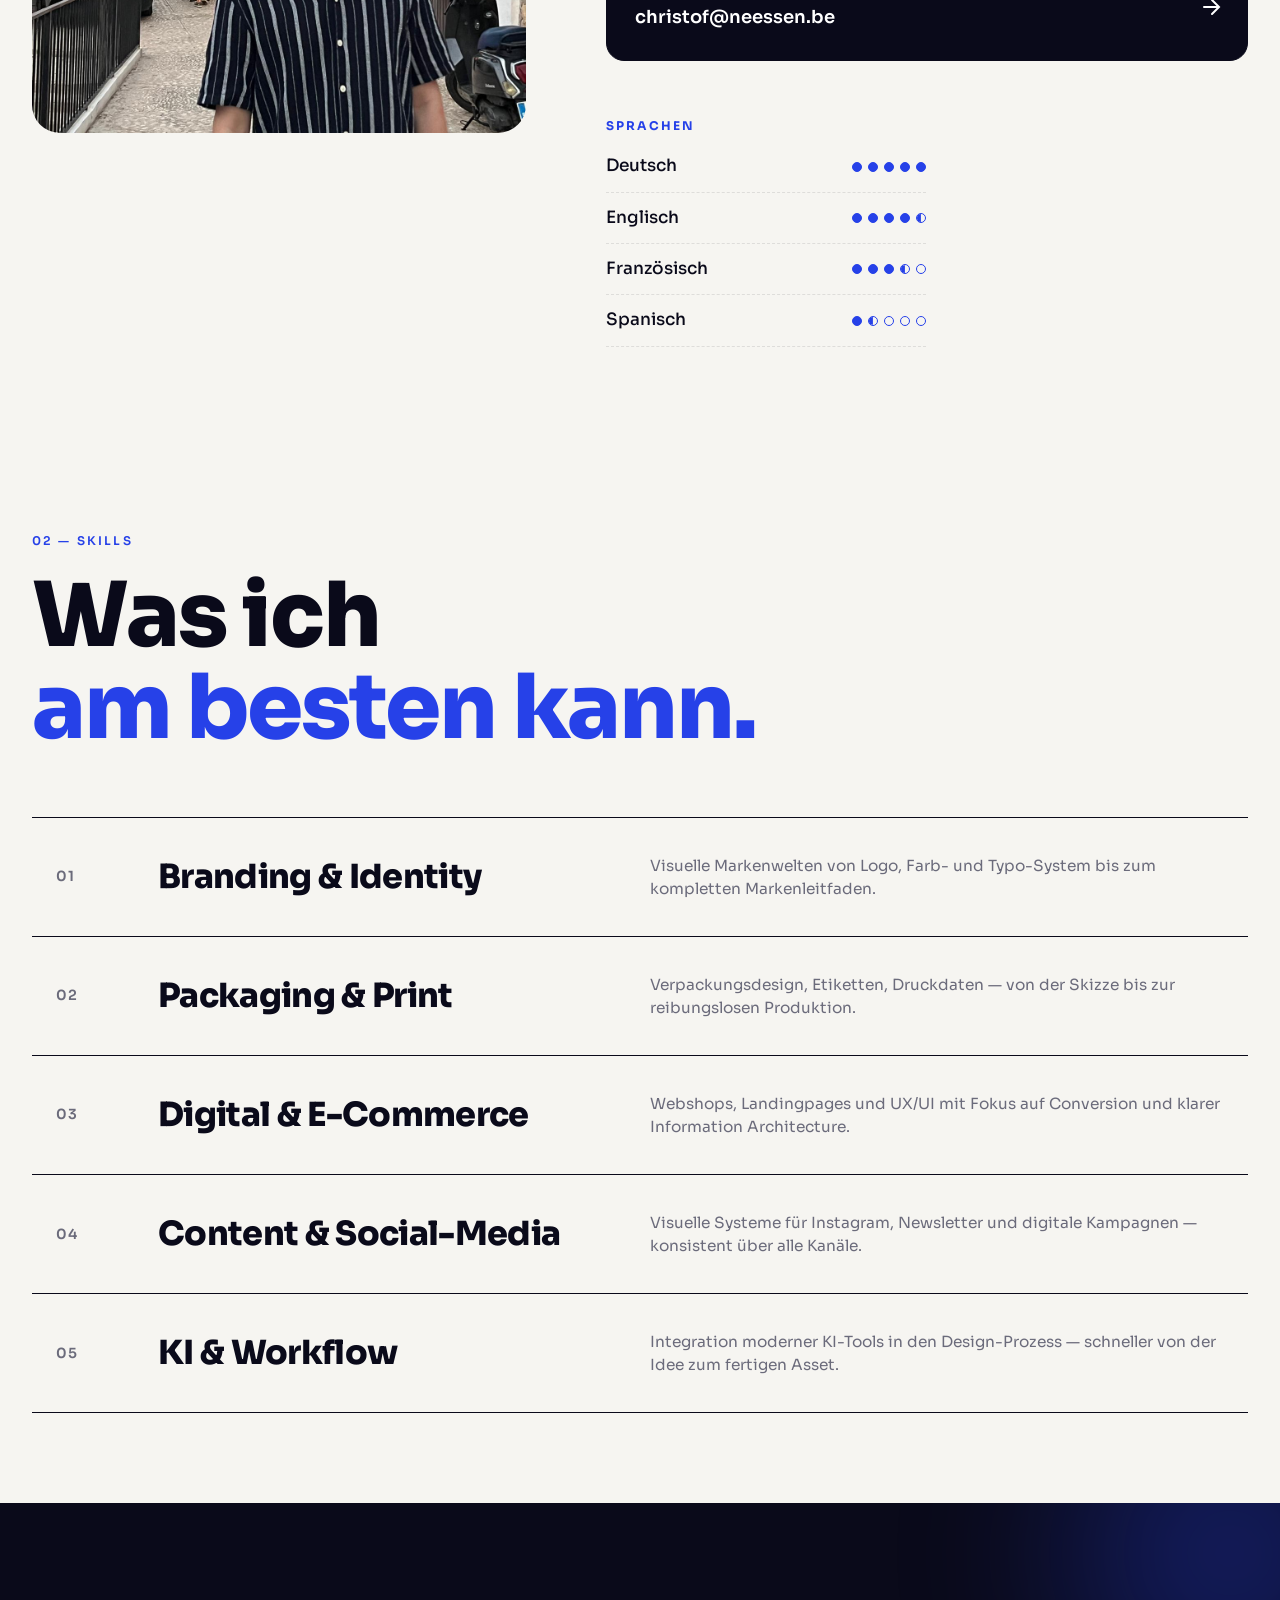
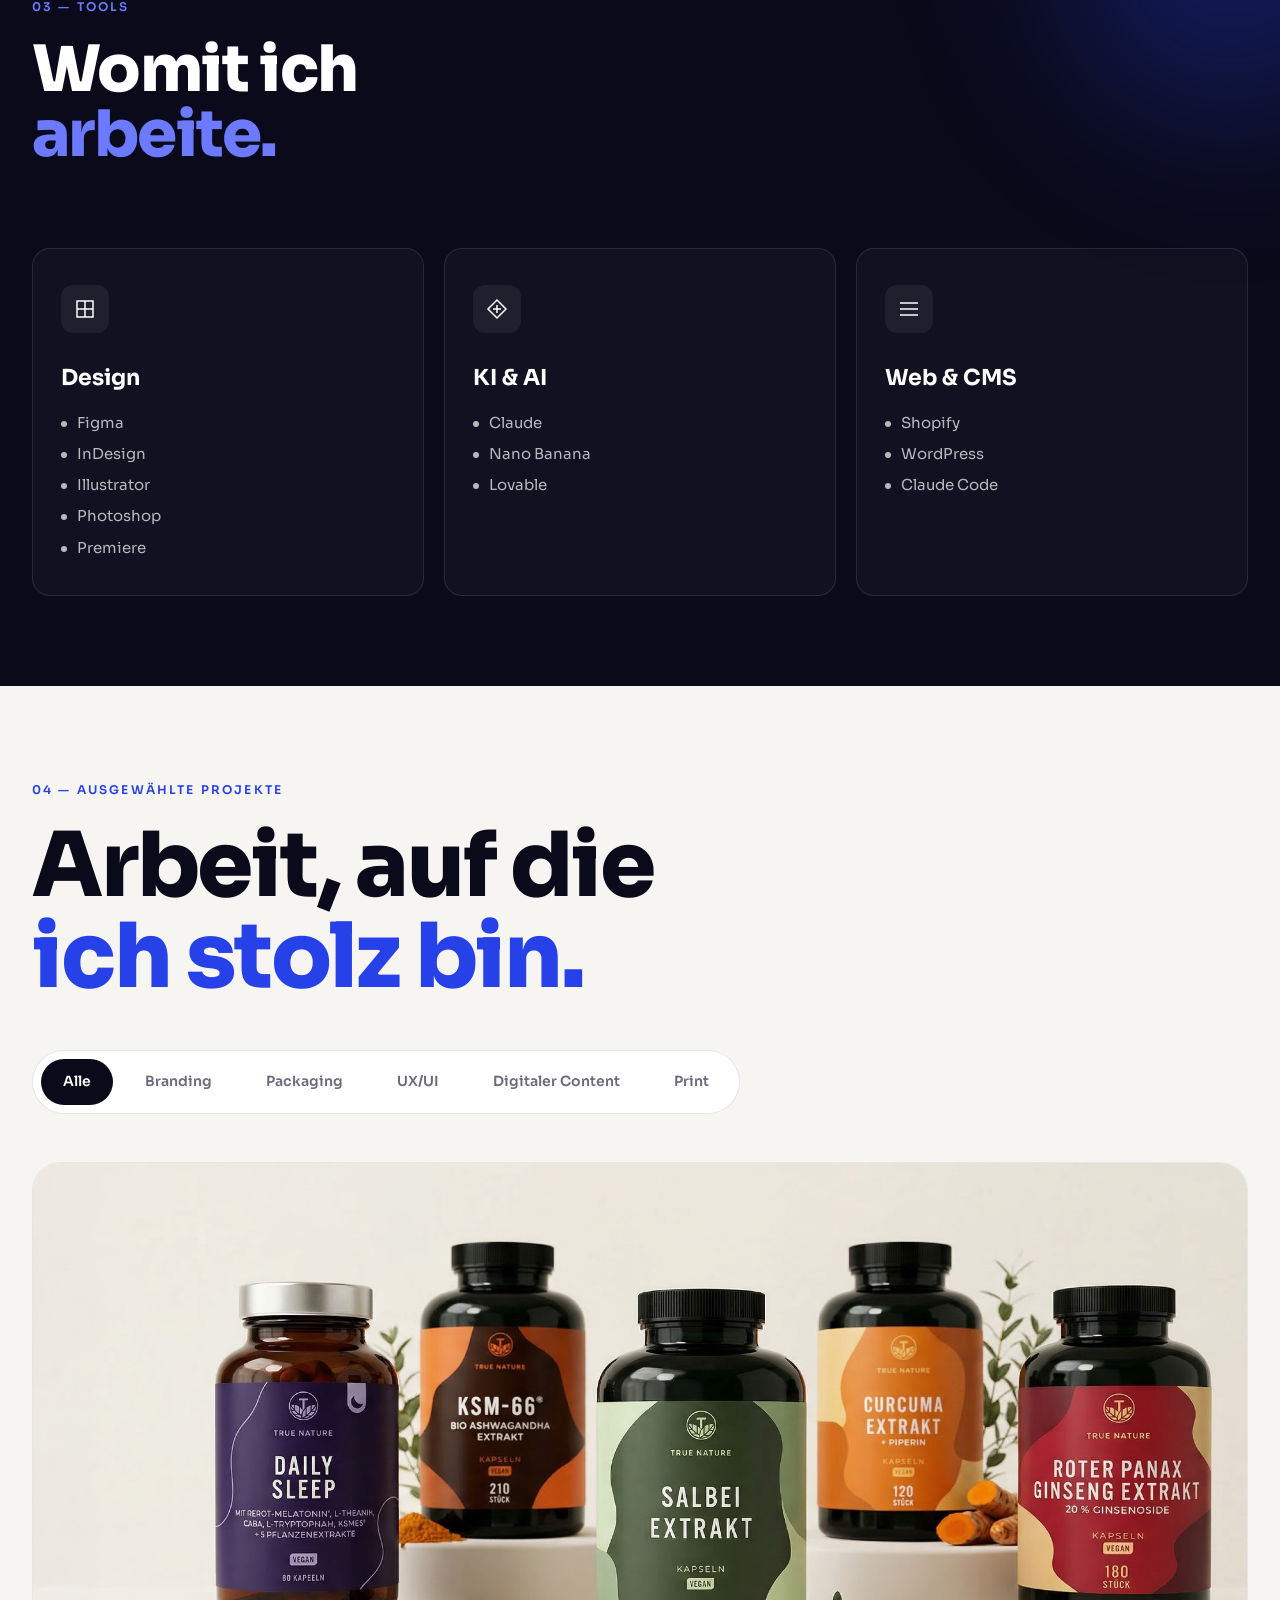
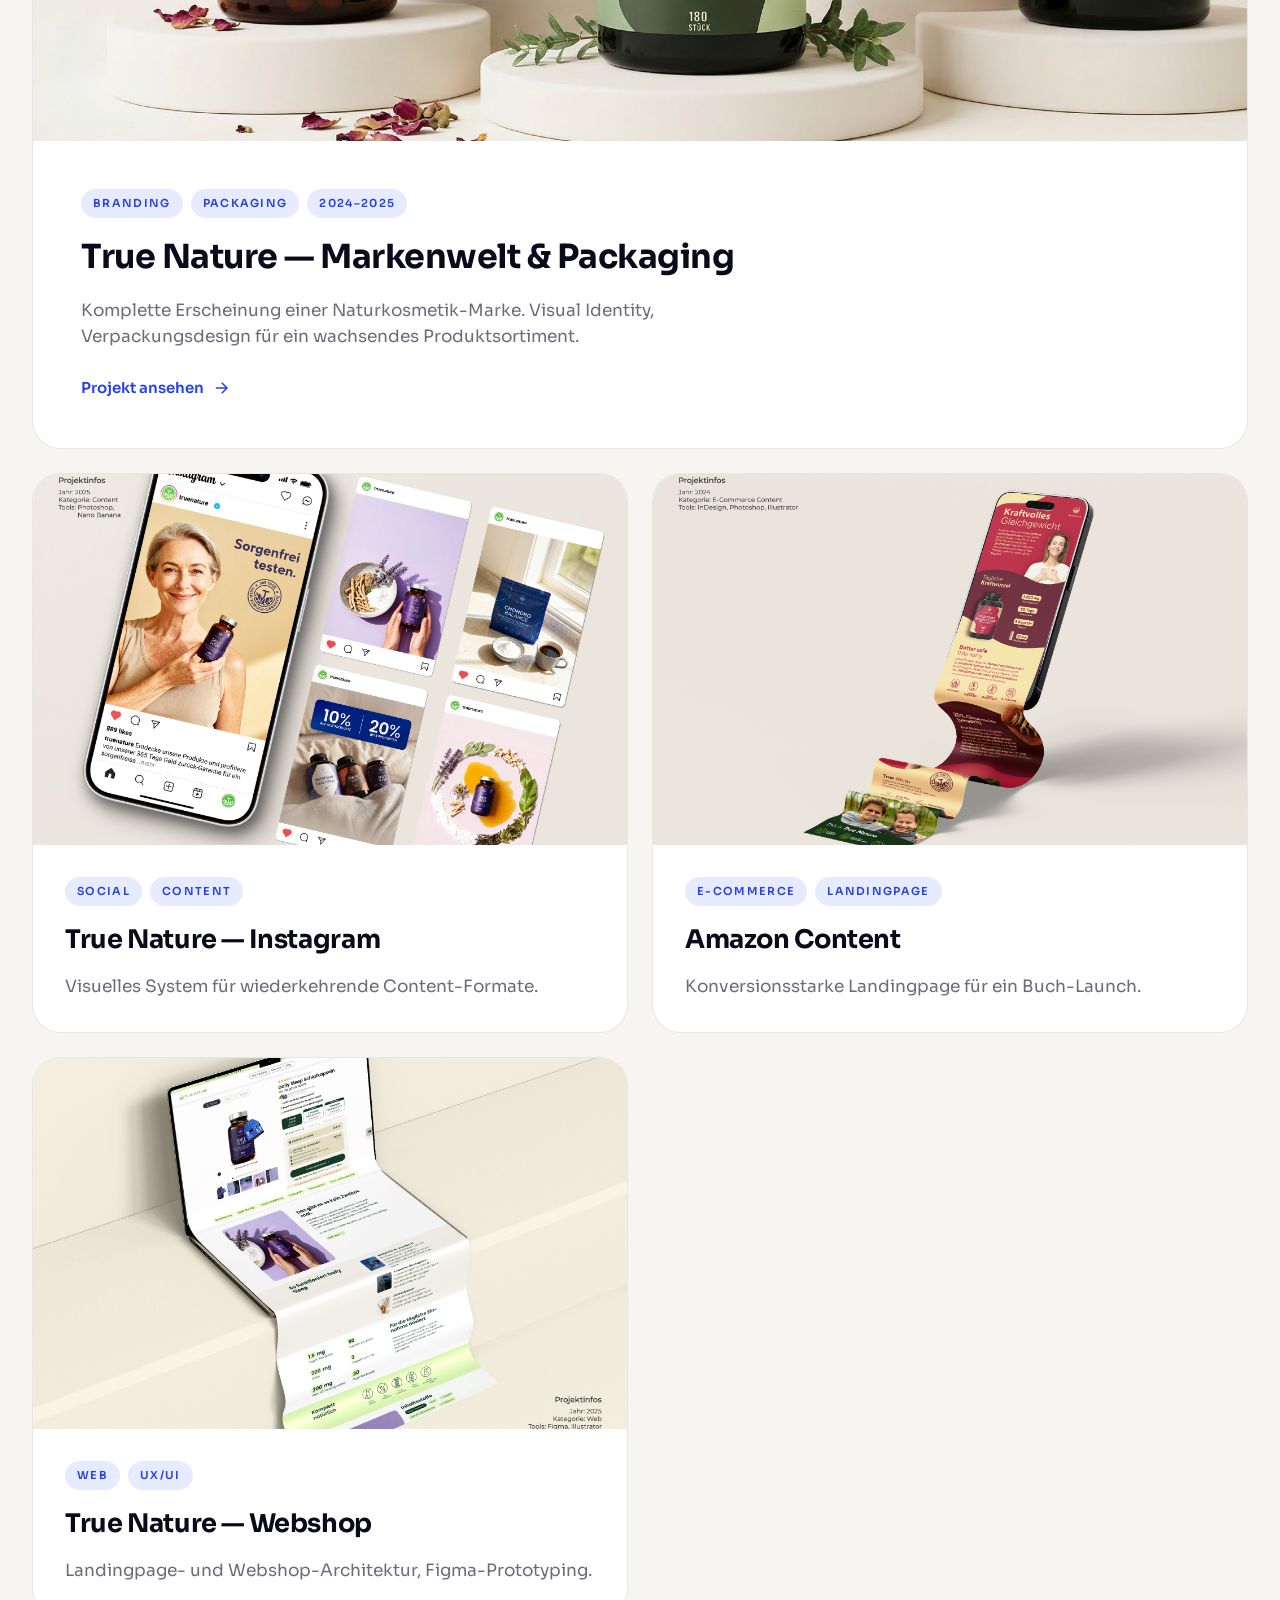
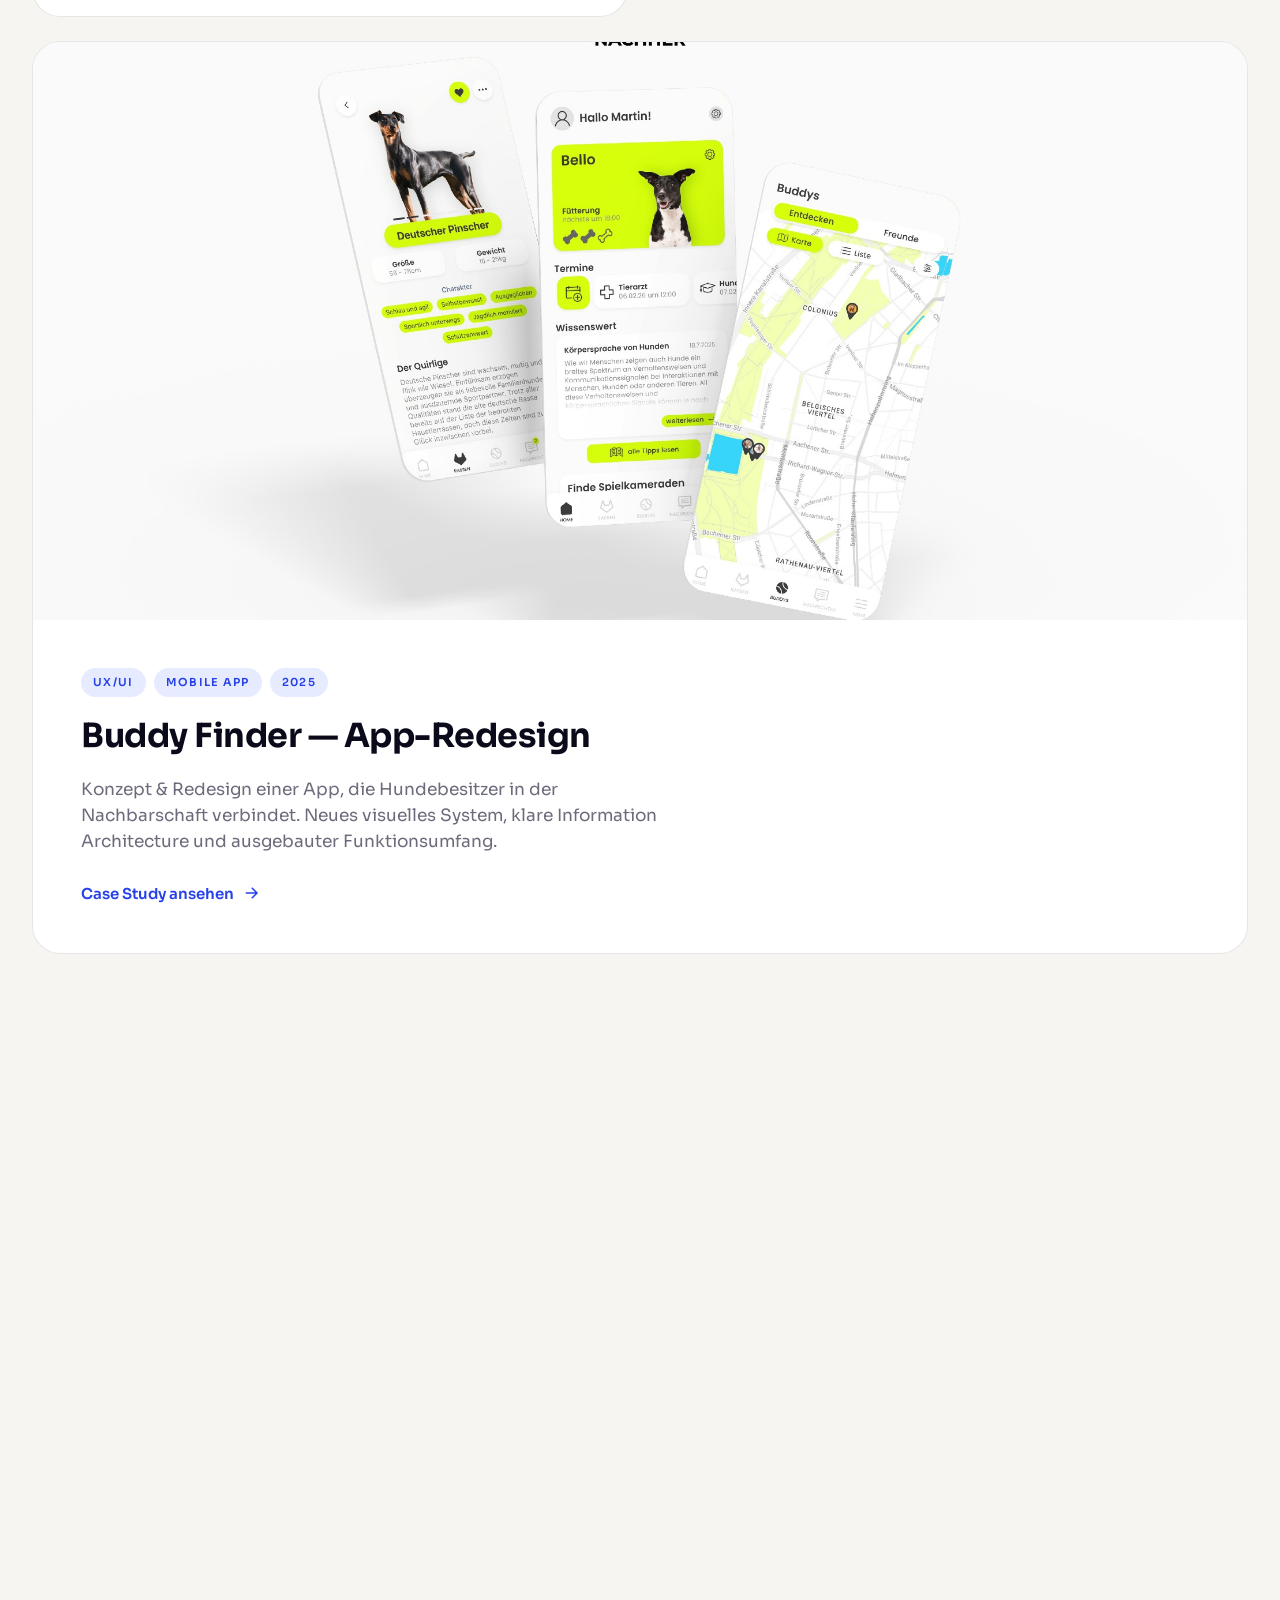
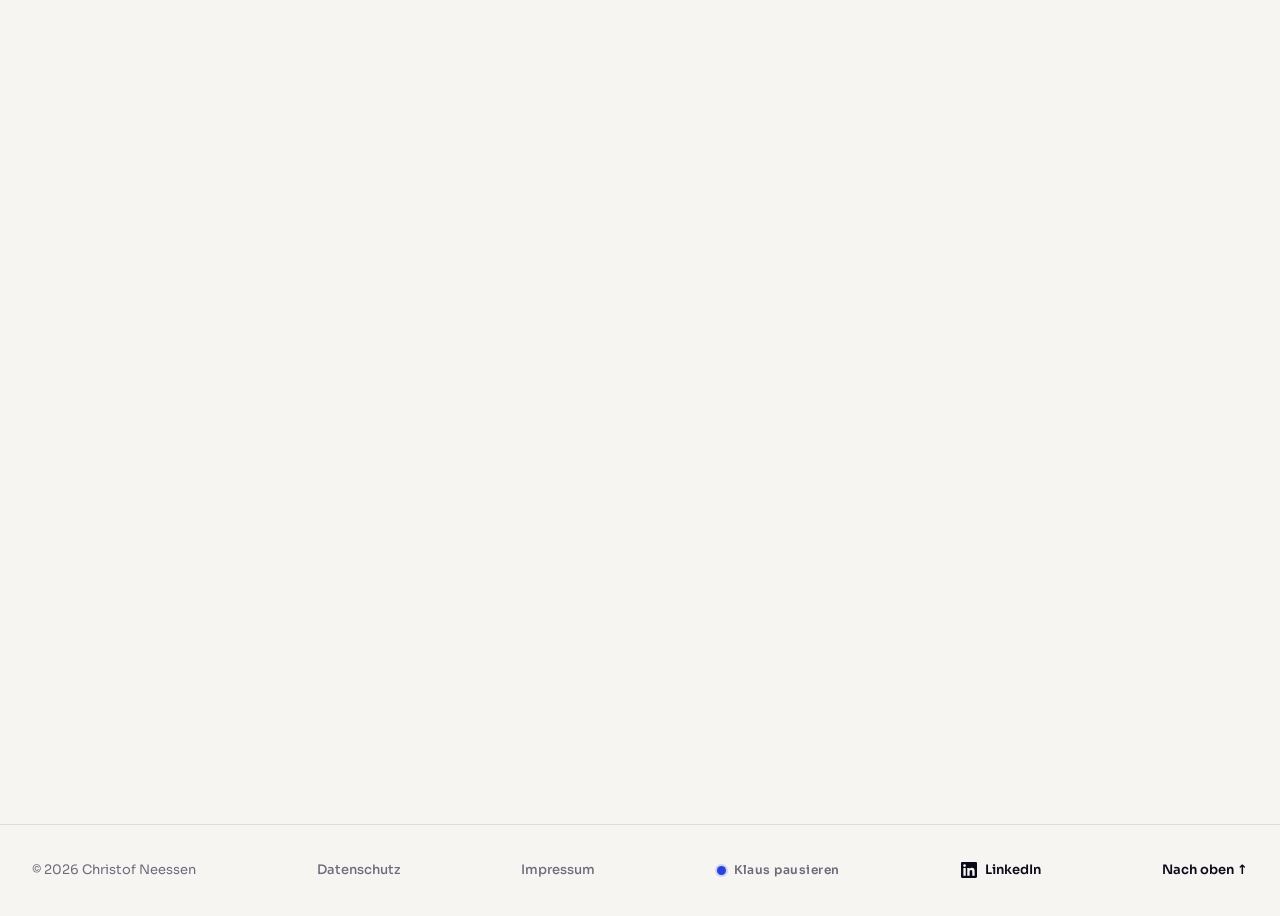
==== commit d59955b7: "Update index.html" ====
--- a/index.html
+++ b/index.html
@@ -370,7 +370,7 @@
           </div>
           <div class="project__info">
             <div class="project__tags"><span>E-Commerce</span><span>Landingpage</span></div>
-            <h3>Kraftvolles Glasgesicht</h3>
+            <h3>Amazon Content</h3>
             <p>Konversionsstarke Landingpage für ein Buch-Launch.</p>
           </div>
         </button>
